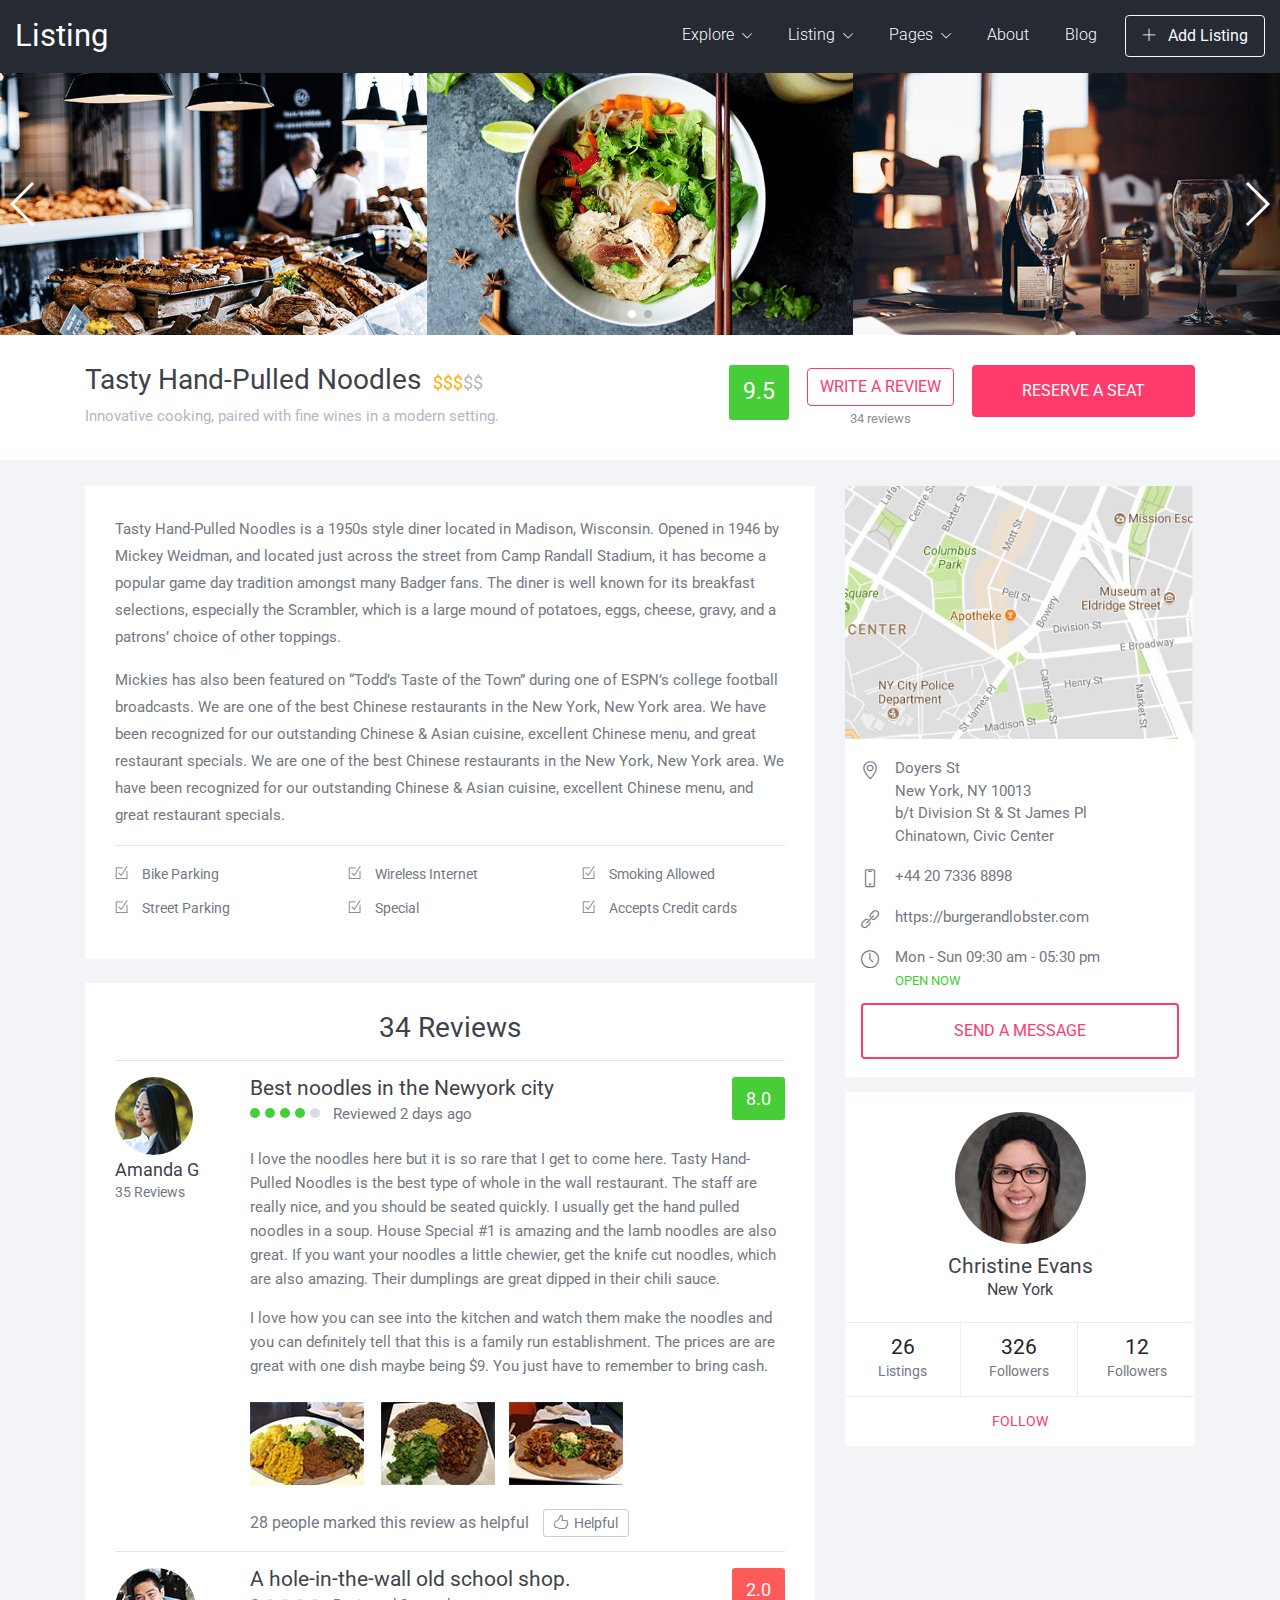
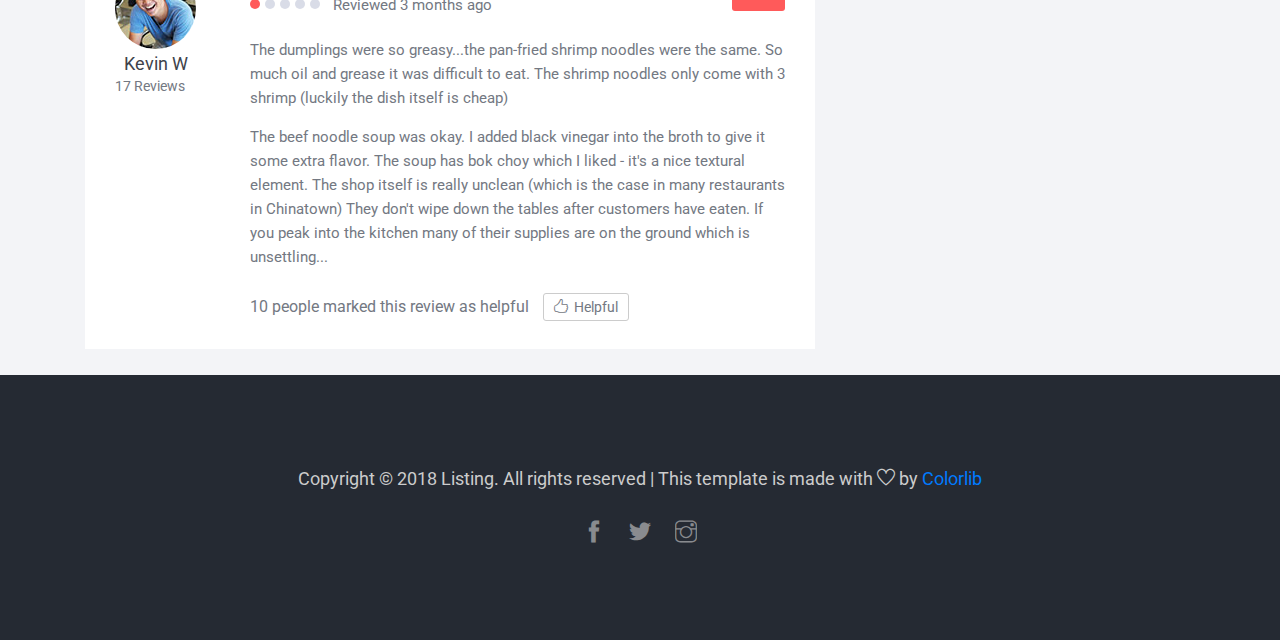
==== detail.html @ e1339107 "REAL WORK" ====
<!DOCTYPE html>
<html lang="en">

<head>
    <!-- Required meta tags -->
    <meta charset="utf-8">
    <meta http-equiv="X-UA-Compatible" content="IE=edge">
    <meta name="viewport" content="width=device-width, initial-scale=1, shrink-to-fit=no">
    <meta name="author" content="Colorlib">
    <meta name="description" content="#">
    <meta name="keywords" content="#">
    <!-- Favicons -->
    <link rel="shortcut icon" href="#">
    <!-- Page Title -->
    <title>Listing &amp; Directory Website Template</title>
    <!-- Bootstrap CSS -->
    <link rel="stylesheet" href="css/bootstrap.min.css">
    <!-- Google Fonts -->
    <link href="https://fonts.googleapis.com/css?family=Roboto:300,400,400i,500,700,900" rel="stylesheet">
    <!-- Simple line Icon -->
    <link rel="stylesheet" href="css/simple-line-icons.css">
    <!-- Themify Icon -->
    <link rel="stylesheet" href="css/themify-icons.css">
    <!-- Hover Effects -->
    <link rel="stylesheet" href="css/set1.css">
    <!-- Swipper Slider -->
    <link rel="stylesheet" href="css/swiper.min.css">
    <!-- Magnific Popup CSS -->
    <link rel="stylesheet" href="css/magnific-popup.css">
    <!-- Main CSS -->
    <link rel="stylesheet" href="css/style.css">
</head>

<body>
    <!--============================= HEADER =============================-->
    <div class="dark-bg sticky-top">
        <div class="container-fluid">
            <div class="row">
                <div class="col-md-12">
                    <nav class="navbar navbar-expand-lg navbar-light">
                        <a class="navbar-brand" href="index.html">Listing</a>
                        <button class="navbar-toggler" type="button" data-toggle="collapse" data-target="#navbarNavDropdown" aria-controls="navbarNavDropdown" aria-expanded="false" aria-label="Toggle navigation">
              <span class="icon-menu"></span>
            </button>
                        <div class="collapse navbar-collapse justify-content-end" id="navbarNavDropdown">
                            <ul class="navbar-nav">
                                <li class="nav-item dropdown">
                                    <a class="nav-link" href="#" id="navbarDropdownMenuLink" data-toggle="dropdown" aria-haspopup="true" aria-expanded="false">
                   Explore
                   <span class="icon-arrow-down"></span>
                 </a>
                                    <div class="dropdown-menu" aria-labelledby="navbarDropdownMenuLink">
                                        <a class="dropdown-item" href="#">Action</a>
                                        <a class="dropdown-item" href="#">Another action</a>
                                        <a class="dropdown-item" href="#">Something else here</a>
                                    </div>
                                </li>
                                <li class="nav-item dropdown">
                                    <a class="nav-link" href="#" id="navbarDropdownMenuLink1" data-toggle="dropdown" aria-haspopup="true" aria-expanded="false">
                  Listing
                  <span class="icon-arrow-down"></span>
                </a>
                                    <div class="dropdown-menu" aria-labelledby="navbarDropdownMenuLink">
                                        <a class="dropdown-item" href="#">Action</a>
                                        <a class="dropdown-item" href="#">Another action</a>
                                        <a class="dropdown-item" href="#">Something else here</a>
                                    </div>
                                </li>
                                <li class="nav-item dropdown">
                                    <a class="nav-link" href="#" id="navbarDropdownMenuLink2" data-toggle="dropdown" aria-haspopup="true" aria-expanded="false">
                  Pages
                  <span class="icon-arrow-down"></span>
                </a>
                                    <div class="dropdown-menu" aria-labelledby="navbarDropdownMenuLink">
                                        <a class="dropdown-item" href="#">Action</a>
                                        <a class="dropdown-item" href="#">Another action</a>
                                        <a class="dropdown-item" href="#">Something else here</a>
                                    </div>
                                </li>
                                <li class="nav-item active">
                                    <a class="nav-link" href="#">About</a>
                                </li>
                                <li class="nav-item">
                                    <a class="nav-link" href="#">Blog</a>
                                </li>
                                <li><a href="#" class="btn btn-outline-light top-btn"><span class="ti-plus"></span> Add Listing</a></li>
                            </ul>
                        </div>
                    </nav>
                </div>
            </div>
        </div>
    </div>
    <!--//END HEADER -->
    <!--============================= BOOKING =============================-->
    <div>
        <!-- Swiper -->
        <div class="swiper-container">
            <div class="swiper-wrapper">

                <div class="swiper-slide">
                    <a href="images/reserve-slide2.jpg" class="grid image-link">
                        <img src="images/reserve-slide2.jpg" class="img-fluid" alt="#">
                    </a>
                </div>
                <div class="swiper-slide">
                    <a href="images/reserve-slide1.jpg" class="grid image-link">
                        <img src="images/reserve-slide1.jpg" class="img-fluid" alt="#">
                    </a>
                </div>
                <div class="swiper-slide">
                    <a href="images/reserve-slide3.jpg" class="grid image-link">
                        <img src="images/reserve-slide3.jpg" class="img-fluid" alt="#">
                    </a>
                </div>
                <div class="swiper-slide">
                    <a href="images/reserve-slide1.jpg" class="grid image-link">
                        <img src="images/reserve-slide1.jpg" class="img-fluid" alt="#">
                    </a>
                </div>
                <div class="swiper-slide">
                    <a href="images/reserve-slide2.jpg" class="grid image-link">
                        <img src="images/reserve-slide2.jpg" class="img-fluid" alt="#">
                    </a>
                </div>
                <div class="swiper-slide">
                    <a href="images/reserve-slide3.jpg" class="grid image-link">
                        <img src="images/reserve-slide3.jpg" class="img-fluid" alt="#">
                    </a>
                </div>
            </div>
            <!-- Add Pagination -->
            <div class="swiper-pagination swiper-pagination-white"></div>
            <!-- Add Arrows -->
            <div class="swiper-button-next swiper-button-white"></div>
            <div class="swiper-button-prev swiper-button-white"></div>
        </div>
    </div>
    <!--//END BOOKING -->
    <!--============================= RESERVE A SEAT =============================-->
    <section class="reserve-block">
        <div class="container">
            <div class="row">
                <div class="col-md-6">
                    <h5>Tasty Hand-Pulled Noodles</h5>
                    <p><span>$$$</span>$$</p>
                    <p class="reserve-description">Innovative cooking, paired with fine wines in a modern setting.</p>
                </div>
                <div class="col-md-6">
                    <div class="reserve-seat-block">
                        <div class="reserve-rating">
                            <span>9.5</span>
                        </div>
                        <div class="review-btn">
                            <a href="#" class="btn btn-outline-danger">WRITE A REVIEW</a>
                            <span>34 reviews</span>
                        </div>
                        <div class="reserve-btn">
                            <div class="featured-btn-wrap">
                                <a href="#" class="btn btn-danger">RESERVE A SEAT</a>
                            </div>
                        </div>
                    </div>
                </div>
            </div>
        </div>
    </section>
    <!--//END RESERVE A SEAT -->
    <!--============================= BOOKING DETAILS =============================-->
    <section class="light-bg booking-details_wrap">
        <div class="container">
            <div class="row">
                <div class="col-md-8 responsive-wrap">
                    <div class="booking-checkbox_wrap">
                        <div class="booking-checkbox">
                            <p>Tasty Hand-Pulled Noodles is a 1950s style diner located in Madison, Wisconsin. Opened in 1946 by Mickey Weidman, and located just across the street from Camp Randall Stadium, it has become a popular game day tradition amongst
                                many Badger fans. The diner is well known for its breakfast selections, especially the Scrambler, which is a large mound of potatoes, eggs, cheese, gravy, and a patrons’ choice of other toppings.</p>
                            <p>Mickies has also been featured on “Todd’s Taste of the Town” during one of ESPN’s college football broadcasts. We are one of the best Chinese restaurants in the New York, New York area. We have been recognized for our outstanding
                                Chinese & Asian cuisine, excellent Chinese menu, and great restaurant specials. We are one of the best Chinese restaurants in the New York, New York area. We have been recognized for our outstanding Chinese & Asian cuisine,
                                excellent Chinese menu, and great restaurant specials.</p>
                            <hr>
                        </div>
                        <div class="row">
                            <div class="col-md-4">
                                <label class="custom-checkbox">
                        <span class="ti-check-box"></span>
                        <span class="custom-control-description">Bike Parking</span>
                      </label> </div>
                            <div class="col-md-4">
                                <label class="custom-checkbox">
                       <span class="ti-check-box"></span>
                       <span class="custom-control-description">Wireless Internet  </span>
                     </label>
                            </div>
                            <div class="col-md-4">
                                <label class="custom-checkbox">
                     <span class="ti-check-box"></span>
                     <span class="custom-control-description">Smoking Allowed  </span>
                   </label> </div>
                            <div class="col-md-4">
                                <label class="custom-checkbox">
                    <span class="ti-check-box"></span>
                    <span class="custom-control-description">Street Parking</span>
                  </label>
                            </div>
                            <div class="col-md-4">
                                <label class="custom-checkbox">
                   <span class="ti-check-box"></span>
                   <span class="custom-control-description">Special</span>
                 </label> </div>
                            <div class="col-md-4">
                                <label class="custom-checkbox">
                  <span class="ti-check-box"></span>
                  <span class="custom-control-description">Accepts Credit cards</span>
                </label>
                            </div>
                        </div>
                    </div>
                    <div class="booking-checkbox_wrap mt-4">
                        <h5>34 Reviews</h5>
                        <hr>
                        <div class="customer-review_wrap">
                            <div class="customer-img">
                                <img src="images/customer-img1.jpg" class="img-fluid" alt="#">
                                <p>Amanda G</p>
                                <span>35 Reviews</span>
                            </div>
                            <div class="customer-content-wrap">
                                <div class="customer-content">
                                    <div class="customer-review">
                                        <h6>Best noodles in the Newyork city</h6>
                                        <span></span>
                                        <span></span>
                                        <span></span>
                                        <span></span>
                                        <span class="round-icon-blank"></span>
                                        <p>Reviewed 2 days ago</p>
                                    </div>
                                    <div class="customer-rating">8.0</div>
                                </div>
                                <p class="customer-text">I love the noodles here but it is so rare that I get to come here. Tasty Hand-Pulled Noodles is the best type of whole in the wall restaurant. The staff are really nice, and you should be seated quickly. I usually get the
                                    hand pulled noodles in a soup. House Special #1 is amazing and the lamb noodles are also great. If you want your noodles a little chewier, get the knife cut noodles, which are also amazing. Their dumplings are great
                                    dipped in their chili sauce.
                                </p>
                                <p class="customer-text">I love how you can see into the kitchen and watch them make the noodles and you can definitely tell that this is a family run establishment. The prices are are great with one dish maybe being $9. You just have to remember
                                    to bring cash.
                                </p>
                                <ul>
                                    <li><img src="images/review-img1.jpg" class="img-fluid" alt="#"></li>
                                    <li><img src="images/review-img2.jpg" class="img-fluid" alt="#"></li>
                                    <li><img src="images/review-img3.jpg" class="img-fluid" alt="#"></li>
                                </ul>
                                <span>28 people marked this review as helpful</span>
                                <a href="#"><span class="icon-like"></span>Helpful</a>
                            </div>
                        </div>
                        <hr>
                        <div class="customer-review_wrap">
                            <div class="customer-img">
                                <img src="images/customer-img2.jpg" class="img-fluid" alt="#">
                                <p>Kevin W</p>
                                <span>17 Reviews</span>
                            </div>
                            <div class="customer-content-wrap">
                                <div class="customer-content">
                                    <div class="customer-review">
                                        <h6>A hole-in-the-wall old school shop.</h6>
                                        <span class="customer-rating-red"></span>
                                        <span class="round-icon-blank"></span>
                                        <span class="round-icon-blank"></span>
                                        <span class="round-icon-blank"></span>
                                        <span class="round-icon-blank"></span>
                                        <p>Reviewed 3 months ago</p>
                                    </div>
                                    <div class="customer-rating customer-rating-red">2.0</div>
                                </div>
                                <p class="customer-text">The dumplings were so greasy...the pan-fried shrimp noodles were the same. So much oil and grease it was difficult to eat. The shrimp noodles only come with 3 shrimp (luckily the dish itself is cheap) </p>
                                <p class="customer-text">The beef noodle soup was okay. I added black vinegar into the broth to give it some extra flavor. The soup has bok choy which I liked - it's a nice textural element. The shop itself is really unclean (which is the case
                                    in many restaurants in Chinatown) They don't wipe down the tables after customers have eaten. If you peak into the kitchen many of their supplies are on the ground which is unsettling... </p>
                                <span>10 people marked this review as helpful</span>
                                <a href="#"><span class="icon-like"></span>Helpful</a>
                            </div>
                        </div>
                    </div>
                </div>
                <div class="col-md-4 responsive-wrap">
                    <div class="contact-info">
                        <img src="images/map.jpg" class="img-fluid" alt="#">
                        <div class="address">
                            <span class="icon-location-pin"></span>
                            <p> Doyers St<br> New York, NY 10013<br> b/t Division St & St James Pl <br> Chinatown, Civic Center</p>
                        </div>
                        <div class="address">
                            <span class="icon-screen-smartphone"></span>
                            <p> +44 20 7336 8898</p>
                        </div>
                        <div class="address">
                            <span class="icon-link"></span>
                            <p>https://burgerandlobster.com</p>
                        </div>
                        <div class="address">
                            <span class="icon-clock"></span>
                            <p>Mon - Sun 09:30 am - 05:30 pm <br>
                                <span class="open-now">OPEN NOW</span></p>
                        </div>
                        <a href="#" class="btn btn-outline-danger btn-contact">SEND A MESSAGE</a>
                    </div>
                    <div class="follow">
                        <div class="follow-img">
                            <img src="images/follow-img.jpg" class="img-fluid" alt="#">
                            <h6>Christine Evans</h6>
                            <span>New York</span>
                        </div>
                        <ul class="social-counts">
                            <li>
                                <h6>26</h6>
                                <span>Listings</span>
                            </li>
                            <li>
                                <h6>326</h6>
                                <span>Followers</span>
                            </li>
                            <li>
                                <h6>12</h6>
                                <span>Followers</span>
                            </li>
                        </ul>
                        <a href="#">FOLLOW</a>
                    </div>
                </div>
            </div>
        </div>
    </section>
    <!--//END BOOKING DETAILS -->
    <!--============================= FOOTER =============================-->
    <footer class="main-block dark-bg">
        <div class="container">
            <div class="row">
                <div class="col-md-12">
                    <div class="copyright">
                        <!-- Link back to Colorlib can't be removed. Template is licensed under CC BY 3.0. -->
                        <p>Copyright &copy; 2018 Listing. All rights reserved | This template is made with <i class="ti-heart" aria-hidden="true"></i> by <a href="https://colorlib.com" target="_blank">Colorlib</a></p>
                        <!-- Link back to Colorlib can't be removed. Template is licensed under CC BY 3.0. -->
                        <ul>
                            <li><a href="#"><span class="ti-facebook"></span></a></li>
                            <li><a href="#"><span class="ti-twitter-alt"></span></a></li>
                            <li><a href="#"><span class="ti-instagram"></span></a></li>
                        </ul>
                    </div>
                </div>
            </div>
        </div>
    </footer>
    <!--//END FOOTER -->




    <!-- jQuery, Bootstrap JS. -->
    <!-- jQuery first, then Popper.js, then Bootstrap JS -->
    <script src="js/jquery-3.2.1.min.js"></script>
    <script src="js/popper.min.js"></script>
    <script src="js/bootstrap.min.js"></script>
    <!-- Magnific popup JS -->
    <script src="js/jquery.magnific-popup.js"></script>
    <!-- Swipper Slider JS -->
    <script src="js/swiper.min.js"></script>
    <script>
        var swiper = new Swiper('.swiper-container', {
            slidesPerView: 3,
            slidesPerGroup: 3,
            loop: true,
            loopFillGroupWithBlank: true,
            pagination: {
                el: '.swiper-pagination',
                clickable: true,
            },
            navigation: {
                nextEl: '.swiper-button-next',
                prevEl: '.swiper-button-prev',
            },
        });
    </script>
    <script>
        if ($('.image-link').length) {
            $('.image-link').magnificPopup({
                type: 'image',
                gallery: {
                    enabled: true
                }
            });
        }
        if ($('.image-link2').length) {
            $('.image-link2').magnificPopup({
                type: 'image',
                gallery: {
                    enabled: true
                }
            });
        }
    </script>
</body>

</html>
---- css/simple-line-icons.css ----
@font-face {
  font-family: 'simple-line-icons';
  src: url('../fonts/Simple-Line-Icons.eot?v=2.4.0');
  src: url('../fonts/Simple-Line-Icons.eot?v=2.4.0#iefix') format('embedded-opentype'), url('../fonts/Simple-Line-Icons.woff2?v=2.4.0') format('woff2'), url('../fonts/Simple-Line-Icons.ttf?v=2.4.0') format('truetype'), url('../fonts/Simple-Line-Icons.woff?v=2.4.0') format('woff'), url('../fonts/Simple-Line-Icons.svg?v=2.4.0#simple-line-icons') format('svg');
  font-weight: normal;
  font-style: normal;
}
/*
 Use the following CSS code if you want to have a class per icon.
 Instead of a list of all class selectors, you can use the generic [class*="icon-"] selector, but it's slower:
*/
.icon-user,
.icon-people,
.icon-user-female,
.icon-user-follow,
.icon-user-following,
.icon-user-unfollow,
.icon-login,
.icon-logout,
.icon-emotsmile,
.icon-phone,
.icon-call-end,
.icon-call-in,
.icon-call-out,
.icon-map,
.icon-location-pin,
.icon-direction,
.icon-directions,
.icon-compass,
.icon-layers,
.icon-menu,
.icon-list,
.icon-options-vertical,
.icon-options,
.icon-arrow-down,
.icon-arrow-left,
.icon-arrow-right,
.icon-arrow-up,
.icon-arrow-up-circle,
.icon-arrow-left-circle,
.icon-arrow-right-circle,
.icon-arrow-down-circle,
.icon-check,
.icon-clock,
.icon-plus,
.icon-minus,
.icon-close,
.icon-event,
.icon-exclamation,
.icon-organization,
.icon-trophy,
.icon-screen-smartphone,
.icon-screen-desktop,
.icon-plane,
.icon-notebook,
.icon-mustache,
.icon-mouse,
.icon-magnet,
.icon-energy,
.icon-disc,
.icon-cursor,
.icon-cursor-move,
.icon-crop,
.icon-chemistry,
.icon-speedometer,
.icon-shield,
.icon-screen-tablet,
.icon-magic-wand,
.icon-hourglass,
.icon-graduation,
.icon-ghost,
.icon-game-controller,
.icon-fire,
.icon-eyeglass,
.icon-envelope-open,
.icon-envelope-letter,
.icon-bell,
.icon-badge,
.icon-anchor,
.icon-wallet,
.icon-vector,
.icon-speech,
.icon-puzzle,
.icon-printer,
.icon-present,
.icon-playlist,
.icon-pin,
.icon-picture,
.icon-handbag,
.icon-globe-alt,
.icon-globe,
.icon-folder-alt,
.icon-folder,
.icon-film,
.icon-feed,
.icon-drop,
.icon-drawer,
.icon-docs,
.icon-doc,
.icon-diamond,
.icon-cup,
.icon-calculator,
.icon-bubbles,
.icon-briefcase,
.icon-book-open,
.icon-basket-loaded,
.icon-basket,
.icon-bag,
.icon-action-undo,
.icon-action-redo,
.icon-wrench,
.icon-umbrella,
.icon-trash,
.icon-tag,
.icon-support,
.icon-frame,
.icon-size-fullscreen,
.icon-size-actual,
.icon-shuffle,
.icon-share-alt,
.icon-share,
.icon-rocket,
.icon-question,
.icon-pie-chart,
.icon-pencil,
.icon-note,
.icon-loop,
.icon-home,
.icon-grid,
.icon-graph,
.icon-microphone,
.icon-music-tone-alt,
.icon-music-tone,
.icon-earphones-alt,
.icon-earphones,
.icon-equalizer,
.icon-like,
.icon-dislike,
.icon-control-start,
.icon-control-rewind,
.icon-control-play,
.icon-control-pause,
.icon-control-forward,
.icon-control-end,
.icon-volume-1,
.icon-volume-2,
.icon-volume-off,
.icon-calendar,
.icon-bulb,
.icon-chart,
.icon-ban,
.icon-bubble,
.icon-camrecorder,
.icon-camera,
.icon-cloud-download,
.icon-cloud-upload,
.icon-envelope,
.icon-eye,
.icon-flag,
.icon-heart,
.icon-info,
.icon-key,
.icon-link,
.icon-lock,
.icon-lock-open,
.icon-magnifier,
.icon-magnifier-add,
.icon-magnifier-remove,
.icon-paper-clip,
.icon-paper-plane,
.icon-power,
.icon-refresh,
.icon-reload,
.icon-settings,
.icon-star,
.icon-symbol-female,
.icon-symbol-male,
.icon-target,
.icon-credit-card,
.icon-paypal,
.icon-social-tumblr,
.icon-social-twitter,
.icon-social-facebook,
.icon-social-instagram,
.icon-social-linkedin,
.icon-social-pinterest,
.icon-social-github,
.icon-social-google,
.icon-social-reddit,
.icon-social-skype,
.icon-social-dribbble,
.icon-social-behance,
.icon-social-foursqare,
.icon-social-soundcloud,
.icon-social-spotify,
.icon-social-stumbleupon,
.icon-social-youtube,
.icon-social-dropbox,
.icon-social-vkontakte,
.icon-social-steam {
  font-family: 'simple-line-icons';
  speak: none;
  font-style: normal;
  font-weight: normal;
  font-variant: normal;
  text-transform: none;
  line-height: 1;
  /* Better Font Rendering =========== */
  -webkit-font-smoothing: antialiased;
  -moz-osx-font-smoothing: grayscale;
}
.icon-user:before {
  content: "\e005";
}
.icon-people:before {
  content: "\e001";
}
.icon-user-female:before {
  content: "\e000";
}
.icon-user-follow:before {
  content: "\e002";
}
.icon-user-following:before {
  content: "\e003";
}
.icon-user-unfollow:before {
  content: "\e004";
}
.icon-login:before {
  content: "\e066";
}
.icon-logout:before {
  content: "\e065";
}
.icon-emotsmile:before {
  content: "\e021";
}
.icon-phone:before {
  content: "\e600";
}
.icon-call-end:before {
  content: "\e048";
}
.icon-call-in:before {
  content: "\e047";
}
.icon-call-out:before {
  content: "\e046";
}
.icon-map:before {
  content: "\e033";
}
.icon-location-pin:before {
  content: "\e096";
}
.icon-direction:before {
  content: "\e042";
}
.icon-directions:before {
  content: "\e041";
}
.icon-compass:before {
  content: "\e045";
}
.icon-layers:before {
  content: "\e034";
}
.icon-menu:before {
  content: "\e601";
}
.icon-list:before {
  content: "\e067";
}
.icon-options-vertical:before {
  content: "\e602";
}
.icon-options:before {
  content: "\e603";
}
.icon-arrow-down:before {
  content: "\e604";
}
.icon-arrow-left:before {
  content: "\e605";
}
.icon-arrow-right:before {
  content: "\e606";
}
.icon-arrow-up:before {
  content: "\e607";
}
.icon-arrow-up-circle:before {
  content: "\e078";
}
.icon-arrow-left-circle:before {
  content: "\e07a";
}
.icon-arrow-right-circle:before {
  content: "\e079";
}
.icon-arrow-down-circle:before {
  content: "\e07b";
}
.icon-check:before {
  content: "\e080";
}
.icon-clock:before {
  content: "\e081";
}
.icon-plus:before {
  content: "\e095";
}
.icon-minus:before {
  content: "\e615";
}
.icon-close:before {
  content: "\e082";
}
.icon-event:before {
  content: "\e619";
}
.icon-exclamation:before {
  content: "\e617";
}
.icon-organization:before {
  content: "\e616";
}
.icon-trophy:before {
  content: "\e006";
}
.icon-screen-smartphone:before {
  content: "\e010";
}
.icon-screen-desktop:before {
  content: "\e011";
}
.icon-plane:before {
  content: "\e012";
}
.icon-notebook:before {
  content: "\e013";
}
.icon-mustache:before {
  content: "\e014";
}
.icon-mouse:before {
  content: "\e015";
}
.icon-magnet:before {
  content: "\e016";
}
.icon-energy:before {
  content: "\e020";
}
.icon-disc:before {
  content: "\e022";
}
.icon-cursor:before {
  content: "\e06e";
}
.icon-cursor-move:before {
  content: "\e023";
}
.icon-crop:before {
  content: "\e024";
}
.icon-chemistry:before {
  content: "\e026";
}
.icon-speedometer:before {
  content: "\e007";
}
.icon-shield:before {
  content: "\e00e";
}
.icon-screen-tablet:before {
  content: "\e00f";
}
.icon-magic-wand:before {
  content: "\e017";
}
.icon-hourglass:before {
  content: "\e018";
}
.icon-graduation:before {
  content: "\e019";
}
.icon-ghost:before {
  content: "\e01a";
}
.icon-game-controller:before {
  content: "\e01b";
}
.icon-fire:before {
  content: "\e01c";
}
.icon-eyeglass:before {
  content: "\e01d";
}
.icon-envelope-open:before {
  content: "\e01e";
}
.icon-envelope-letter:before {
  content: "\e01f";
}
.icon-bell:before {
  content: "\e027";
}
.icon-badge:before {
  content: "\e028";
}
.icon-anchor:before {
  content: "\e029";
}
.icon-wallet:before {
  content: "\e02a";
}
.icon-vector:before {
  content: "\e02b";
}
.icon-speech:before {
  content: "\e02c";
}
.icon-puzzle:before {
  content: "\e02d";
}
.icon-printer:before {
  content: "\e02e";
}
.icon-present:before {
  content: "\e02f";
}
.icon-playlist:before {
  content: "\e030";
}
.icon-pin:before {
  content: "\e031";
}
.icon-picture:before {
  content: "\e032";
}
.icon-handbag:before {
  content: "\e035";
}
.icon-globe-alt:before {
  content: "\e036";
}
.icon-globe:before {
  content: "\e037";
}
.icon-folder-alt:before {
  content: "\e039";
}
.icon-folder:before {
  content: "\e089";
}
.icon-film:before {
  content: "\e03a";
}
.icon-feed:before {
  content: "\e03b";
}
.icon-drop:before {
  content: "\e03e";
}
.icon-drawer:before {
  content: "\e03f";
}
.icon-docs:before {
  content: "\e040";
}
.icon-doc:before {
  content: "\e085";
}
.icon-diamond:before {
  content: "\e043";
}
.icon-cup:before {
  content: "\e044";
}
.icon-calculator:before {
  content: "\e049";
}
.icon-bubbles:before {
  content: "\e04a";
}
.icon-briefcase:before {
  content: "\e04b";
}
.icon-book-open:before {
  content: "\e04c";
}
.icon-basket-loaded:before {
  content: "\e04d";
}
.icon-basket:before {
  content: "\e04e";
}
.icon-bag:before {
  content: "\e04f";
}
.icon-action-undo:before {
  content: "\e050";
}
.icon-action-redo:before {
  content: "\e051";
}
.icon-wrench:before {
  content: "\e052";
}
.icon-umbrella:before {
  content: "\e053";
}
.icon-trash:before {
  content: "\e054";
}
.icon-tag:before {
  content: "\e055";
}
.icon-support:before {
  content: "\e056";
}
.icon-frame:before {
  content: "\e038";
}
.icon-size-fullscreen:before {
  content: "\e057";
}
.icon-size-actual:before {
  content: "\e058";
}
.icon-shuffle:before {
  content: "\e059";
}
.icon-share-alt:before {
  content: "\e05a";
}
.icon-share:before {
  content: "\e05b";
}
.icon-rocket:before {
  content: "\e05c";
}
.icon-question:before {
  content: "\e05d";
}
.icon-pie-chart:before {
  content: "\e05e";
}
.icon-pencil:before {
  content: "\e05f";
}
.icon-note:before {
  content: "\e060";
}
.icon-loop:before {
  content: "\e064";
}
.icon-home:before {
  content: "\e069";
}
.icon-grid:before {
  content: "\e06a";
}
.icon-graph:before {
  content: "\e06b";
}
.icon-microphone:before {
  content: "\e063";
}
.icon-music-tone-alt:before {
  content: "\e061";
}
.icon-music-tone:before {
  content: "\e062";
}
.icon-earphones-alt:before {
  content: "\e03c";
}
.icon-earphones:before {
  content: "\e03d";
}
.icon-equalizer:before {
  content: "\e06c";
}
.icon-like:before {
  content: "\e068";
}
.icon-dislike:before {
  content: "\e06d";
}
.icon-control-start:before {
  content: "\e06f";
}
.icon-control-rewind:before {
  content: "\e070";
}
.icon-control-play:before {
  content: "\e071";
}
.icon-control-pause:before {
  content: "\e072";
}
.icon-control-forward:before {
  content: "\e073";
}
.icon-control-end:before {
  content: "\e074";
}
.icon-volume-1:before {
  content: "\e09f";
}
.icon-volume-2:before {
  content: "\e0a0";
}
.icon-volume-off:before {
  content: "\e0a1";
}
.icon-calendar:before {
  content: "\e075";
}
.icon-bulb:before {
  content: "\e076";
}
.icon-chart:before {
  content: "\e077";
}
.icon-ban:before {
  content: "\e07c";
}
.icon-bubble:before {
  content: "\e07d";
}
.icon-camrecorder:before {
  content: "\e07e";
}
.icon-camera:before {
  content: "\e07f";
}
.icon-cloud-download:before {
  content: "\e083";
}
.icon-cloud-upload:before {
  content: "\e084";
}
.icon-envelope:before {
  content: "\e086";
}
.icon-eye:before {
  content: "\e087";
}
.icon-flag:before {
  content: "\e088";
}
.icon-heart:before {
  content: "\e08a";
}
.icon-info:before {
  content: "\e08b";
}
.icon-key:before {
  content: "\e08c";
}
.icon-link:before {
  content: "\e08d";
}
.icon-lock:before {
  content: "\e08e";
}
.icon-lock-open:before {
  content: "\e08f";
}
.icon-magnifier:before {
  content: "\e090";
}
.icon-magnifier-add:before {
  content: "\e091";
}
.icon-magnifier-remove:before {
  content: "\e092";
}
.icon-paper-clip:before {
  content: "\e093";
}
.icon-paper-plane:before {
  content: "\e094";
}
.icon-power:before {
  content: "\e097";
}
.icon-refresh:before {
  content: "\e098";
}
.icon-reload:before {
  content: "\e099";
}
.icon-settings:before {
  content: "\e09a";
}
.icon-star:before {
  content: "\e09b";
}
.icon-symbol-female:before {
  content: "\e09c";
}
.icon-symbol-male:before {
  content: "\e09d";
}
.icon-target:before {
  content: "\e09e";
}
.icon-credit-card:before {
  content: "\e025";
}
.icon-paypal:before {
  content: "\e608";
}
.icon-social-tumblr:before {
  content: "\e00a";
}
.icon-social-twitter:before {
  content: "\e009";
}
.icon-social-facebook:before {
  content: "\e00b";
}
.icon-social-instagram:before {
  content: "\e609";
}
.icon-social-linkedin:before {
  content: "\e60a";
}
.icon-social-pinterest:before {
  content: "\e60b";
}
.icon-social-github:before {
  content: "\e60c";
}
.icon-social-google:before {
  content: "\e60d";
}
.icon-social-reddit:before {
  content: "\e60e";
}
.icon-social-skype:before {
  content: "\e60f";
}
.icon-social-dribbble:before {
  content: "\e00d";
}
.icon-social-behance:before {
  content: "\e610";
}
.icon-social-foursqare:before {
  content: "\e611";
}
.icon-social-soundcloud:before {
  content: "\e612";
}
.icon-social-spotify:before {
  content: "\e613";
}
.icon-social-stumbleupon:before {
  content: "\e614";
}
.icon-social-youtube:before {
  content: "\e008";
}
.icon-social-dropbox:before {
  content: "\e00c";
}
.icon-social-vkontakte:before {
  content: "\e618";
}
.icon-social-steam:before {
  content: "\e620";
}
---- css/themify-icons.css ----
@font-face {
	font-family: 'themify';
	src:url('../fonts/themify.eot?-fvbane');
	src:url('../fonts/themify.eot?#iefix-fvbane') format('embedded-opentype'),
	url('../fonts/themify.woff?-fvbane') format('woff'),
	url('../fonts/themify.ttf?-fvbane') format('truetype'),
	url('../fonts/themify.svg?-fvbane#themify') format('svg');
	font-weight: normal;
	font-style: normal;
}

[class^="ti-"], [class*=" ti-"] {
	font-family: 'themify';
	speak: none;
	font-style: normal;
	font-weight: normal;
	font-variant: normal;
	text-transform: none;
	line-height: 1;

	/* Better Font Rendering =========== */
	-webkit-font-smoothing: antialiased;
	-moz-osx-font-smoothing: grayscale;
}

.ti-wand:before {
	content: "\e600";
}
.ti-volume:before {
	content: "\e601";
}
.ti-user:before {
	content: "\e602";
}
.ti-unlock:before {
	content: "\e603";
}
.ti-unlink:before {
	content: "\e604";
}
.ti-trash:before {
	content: "\e605";
}
.ti-thought:before {
	content: "\e606";
}
.ti-target:before {
	content: "\e607";
}
.ti-tag:before {
	content: "\e608";
}
.ti-tablet:before {
	content: "\e609";
}
.ti-star:before {
	content: "\e60a";
}
.ti-spray:before {
	content: "\e60b";
}
.ti-signal:before {
	content: "\e60c";
}
.ti-shopping-cart:before {
	content: "\e60d";
}
.ti-shopping-cart-full:before {
	content: "\e60e";
}
.ti-settings:before {
	content: "\e60f";
}
.ti-search:before {
	content: "\e610";
}
.ti-zoom-in:before {
	content: "\e611";
}
.ti-zoom-out:before {
	content: "\e612";
}
.ti-cut:before {
	content: "\e613";
}
.ti-ruler:before {
	content: "\e614";
}
.ti-ruler-pencil:before {
	content: "\e615";
}
.ti-ruler-alt:before {
	content: "\e616";
}
.ti-bookmark:before {
	content: "\e617";
}
.ti-bookmark-alt:before {
	content: "\e618";
}
.ti-reload:before {
	content: "\e619";
}
.ti-plus:before {
	content: "\e61a";
}
.ti-pin:before {
	content: "\e61b";
}
.ti-pencil:before {
	content: "\e61c";
}
.ti-pencil-alt:before {
	content: "\e61d";
}
.ti-paint-roller:before {
	content: "\e61e";
}
.ti-paint-bucket:before {
	content: "\e61f";
}
.ti-na:before {
	content: "\e620";
}
.ti-mobile:before {
	content: "\e621";
}
.ti-minus:before {
	content: "\e622";
}
.ti-medall:before {
	content: "\e623";
}
.ti-medall-alt:before {
	content: "\e624";
}
.ti-marker:before {
	content: "\e625";
}
.ti-marker-alt:before {
	content: "\e626";
}
.ti-arrow-up:before {
	content: "\e627";
}
.ti-arrow-right:before {
	content: "\e628";
}
.ti-arrow-left:before {
	content: "\e629";
}
.ti-arrow-down:before {
	content: "\e62a";
}
.ti-lock:before {
	content: "\e62b";
}
.ti-location-arrow:before {
	content: "\e62c";
}
.ti-link:before {
	content: "\e62d";
}
.ti-layout:before {
	content: "\e62e";
}
.ti-layers:before {
	content: "\e62f";
}
.ti-layers-alt:before {
	content: "\e630";
}
.ti-key:before {
	content: "\e631";
}
.ti-import:before {
	content: "\e632";
}
.ti-image:before {
	content: "\e633";
}
.ti-heart:before {
	content: "\e634";
}
.ti-heart-broken:before {
	content: "\e635";
}
.ti-hand-stop:before {
	content: "\e636";
}
.ti-hand-open:before {
	content: "\e637";
}
.ti-hand-drag:before {
	content: "\e638";
}
.ti-folder:before {
	content: "\e639";
}
.ti-flag:before {
	content: "\e63a";
}
.ti-flag-alt:before {
	content: "\e63b";
}
.ti-flag-alt-2:before {
	content: "\e63c";
}
.ti-eye:before {
	content: "\e63d";
}
.ti-export:before {
	content: "\e63e";
}
.ti-exchange-vertical:before {
	content: "\e63f";
}
.ti-desktop:before {
	content: "\e640";
}
.ti-cup:before {
	content: "\e641";
}
.ti-crown:before {
	content: "\e642";
}
.ti-comments:before {
	content: "\e643";
}
.ti-comment:before {
	content: "\e644";
}
.ti-comment-alt:before {
	content: "\e645";
}
.ti-close:before {
	content: "\e646";
}
.ti-clip:before {
	content: "\e647";
}
.ti-angle-up:before {
	content: "\e648";
}
.ti-angle-right:before {
	content: "\e649";
}
.ti-angle-left:before {
	content: "\e64a";
}
.ti-angle-down:before {
	content: "\e64b";
}
.ti-check:before {
	content: "\e64c";
}
.ti-check-box:before {
	content: "\e64d";
}
.ti-camera:before {
	content: "\e64e";
}
.ti-announcement:before {
	content: "\e64f";
}
.ti-brush:before {
	content: "\e650";
}
.ti-briefcase:before {
	content: "\e651";
}
.ti-bolt:before {
	content: "\e652";
}
.ti-bolt-alt:before {
	content: "\e653";
}
.ti-blackboard:before {
	content: "\e654";
}
.ti-bag:before {
	content: "\e655";
}
.ti-move:before {
	content: "\e656";
}
.ti-arrows-vertical:before {
	content: "\e657";
}
.ti-arrows-horizontal:before {
	content: "\e658";
}
.ti-fullscreen:before {
	content: "\e659";
}
.ti-arrow-top-right:before {
	content: "\e65a";
}
.ti-arrow-top-left:before {
	content: "\e65b";
}
.ti-arrow-circle-up:before {
	content: "\e65c";
}
.ti-arrow-circle-right:before {
	content: "\e65d";
}
.ti-arrow-circle-left:before {
	content: "\e65e";
}
.ti-arrow-circle-down:before {
	content: "\e65f";
}
.ti-angle-double-up:before {
	content: "\e660";
}
.ti-angle-double-right:before {
	content: "\e661";
}
.ti-angle-double-left:before {
	content: "\e662";
}
.ti-angle-double-down:before {
	content: "\e663";
}
.ti-zip:before {
	content: "\e664";
}
.ti-world:before {
	content: "\e665";
}
.ti-wheelchair:before {
	content: "\e666";
}
.ti-view-list:before {
	content: "\e667";
}
.ti-view-list-alt:before {
	content: "\e668";
}
.ti-view-grid:before {
	content: "\e669";
}
.ti-uppercase:before {
	content: "\e66a";
}
.ti-upload:before {
	content: "\e66b";
}
.ti-underline:before {
	content: "\e66c";
}
.ti-truck:before {
	content: "\e66d";
}
.ti-timer:before {
	content: "\e66e";
}
.ti-ticket:before {
	content: "\e66f";
}
.ti-thumb-up:before {
	content: "\e670";
}
.ti-thumb-down:before {
	content: "\e671";
}
.ti-text:before {
	content: "\e672";
}
.ti-stats-up:before {
	content: "\e673";
}
.ti-stats-down:before {
	content: "\e674";
}
.ti-split-v:before {
	content: "\e675";
}
.ti-split-h:before {
	content: "\e676";
}
.ti-smallcap:before {
	content: "\e677";
}
.ti-shine:before {
	content: "\e678";
}
.ti-shift-right:before {
	content: "\e679";
}
.ti-shift-left:before {
	content: "\e67a";
}
.ti-shield:before {
	content: "\e67b";
}
.ti-notepad:before {
	content: "\e67c";
}
.ti-server:before {
	content: "\e67d";
}
.ti-quote-right:before {
	content: "\e67e";
}
.ti-quote-left:before {
	content: "\e67f";
}
.ti-pulse:before {
	content: "\e680";
}
.ti-printer:before {
	content: "\e681";
}
.ti-power-off:before {
	content: "\e682";
}
.ti-plug:before {
	content: "\e683";
}
.ti-pie-chart:before {
	content: "\e684";
}
.ti-paragraph:before {
	content: "\e685";
}
.ti-panel:before {
	content: "\e686";
}
.ti-package:before {
	content: "\e687";
}
.ti-music:before {
	content: "\e688";
}
.ti-music-alt:before {
	content: "\e689";
}
.ti-mouse:before {
	content: "\e68a";
}
.ti-mouse-alt:before {
	content: "\e68b";
}
.ti-money:before {
	content: "\e68c";
}
.ti-microphone:before {
	content: "\e68d";
}
.ti-menu:before {
	content: "\e68e";
}
.ti-menu-alt:before {
	content: "\e68f";
}
.ti-map:before {
	content: "\e690";
}
.ti-map-alt:before {
	content: "\e691";
}
.ti-loop:before {
	content: "\e692";
}
.ti-location-pin:before {
	content: "\e693";
}
.ti-list:before {
	content: "\e694";
}
.ti-light-bulb:before {
	content: "\e695";
}
.ti-Italic:before {
	content: "\e696";
}
.ti-info:before {
	content: "\e697";
}
.ti-infinite:before {
	content: "\e698";
}
.ti-id-badge:before {
	content: "\e699";
}
.ti-hummer:before {
	content: "\e69a";
}
.ti-home:before {
	content: "\e69b";
}
.ti-help:before {
	content: "\e69c";
}
.ti-headphone:before {
	content: "\e69d";
}
.ti-harddrives:before {
	content: "\e69e";
}
.ti-harddrive:before {
	content: "\e69f";
}
.ti-gift:before {
	content: "\e6a0";
}
.ti-game:before {
	content: "\e6a1";
}
.ti-filter:before {
	content: "\e6a2";
}
.ti-files:before {
	content: "\e6a3";
}
.ti-file:before {
	content: "\e6a4";
}
.ti-eraser:before {
	content: "\e6a5";
}
.ti-envelope:before {
	content: "\e6a6";
}
.ti-download:before {
	content: "\e6a7";
}
.ti-direction:before {
	content: "\e6a8";
}
.ti-direction-alt:before {
	content: "\e6a9";
}
.ti-dashboard:before {
	content: "\e6aa";
}
.ti-control-stop:before {
	content: "\e6ab";
}
.ti-control-shuffle:before {
	content: "\e6ac";
}
.ti-control-play:before {
	content: "\e6ad";
}
.ti-control-pause:before {
	content: "\e6ae";
}
.ti-control-forward:before {
	content: "\e6af";
}
.ti-control-backward:before {
	content: "\e6b0";
}
.ti-cloud:before {
	content: "\e6b1";
}
.ti-cloud-up:before {
	content: "\e6b2";
}
.ti-cloud-down:before {
	content: "\e6b3";
}
.ti-clipboard:before {
	content: "\e6b4";
}
.ti-car:before {
	content: "\e6b5";
}
.ti-calendar:before {
	content: "\e6b6";
}
.ti-book:before {
	content: "\e6b7";
}
.ti-bell:before {
	content: "\e6b8";
}
.ti-basketball:before {
	content: "\e6b9";
}
.ti-bar-chart:before {
	content: "\e6ba";
}
.ti-bar-chart-alt:before {
	content: "\e6bb";
}
.ti-back-right:before {
	content: "\e6bc";
}
.ti-back-left:before {
	content: "\e6bd";
}
.ti-arrows-corner:before {
	content: "\e6be";
}
.ti-archive:before {
	content: "\e6bf";
}
.ti-anchor:before {
	content: "\e6c0";
}
.ti-align-right:before {
	content: "\e6c1";
}
.ti-align-left:before {
	content: "\e6c2";
}
.ti-align-justify:before {
	content: "\e6c3";
}
.ti-align-center:before {
	content: "\e6c4";
}
.ti-alert:before {
	content: "\e6c5";
}
.ti-alarm-clock:before {
	content: "\e6c6";
}
.ti-agenda:before {
	content: "\e6c7";
}
.ti-write:before {
	content: "\e6c8";
}
.ti-window:before {
	content: "\e6c9";
}
.ti-widgetized:before {
	content: "\e6ca";
}
.ti-widget:before {
	content: "\e6cb";
}
.ti-widget-alt:before {
	content: "\e6cc";
}
.ti-wallet:before {
	content: "\e6cd";
}
.ti-video-clapper:before {
	content: "\e6ce";
}
.ti-video-camera:before {
	content: "\e6cf";
}
.ti-vector:before {
	content: "\e6d0";
}
.ti-themify-logo:before {
	content: "\e6d1";
}
.ti-themify-favicon:before {
	content: "\e6d2";
}
.ti-themify-favicon-alt:before {
	content: "\e6d3";
}
.ti-support:before {
	content: "\e6d4";
}
.ti-stamp:before {
	content: "\e6d5";
}
.ti-split-v-alt:before {
	content: "\e6d6";
}
.ti-slice:before {
	content: "\e6d7";
}
.ti-shortcode:before {
	content: "\e6d8";
}
.ti-shift-right-alt:before {
	content: "\e6d9";
}
.ti-shift-left-alt:before {
	content: "\e6da";
}
.ti-ruler-alt-2:before {
	content: "\e6db";
}
.ti-receipt:before {
	content: "\e6dc";
}
.ti-pin2:before {
	content: "\e6dd";
}
.ti-pin-alt:before {
	content: "\e6de";
}
.ti-pencil-alt2:before {
	content: "\e6df";
}
.ti-palette:before {
	content: "\e6e0";
}
.ti-more:before {
	content: "\e6e1";
}
.ti-more-alt:before {
	content: "\e6e2";
}
.ti-microphone-alt:before {
	content: "\e6e3";
}
.ti-magnet:before {
	content: "\e6e4";
}
.ti-line-double:before {
	content: "\e6e5";
}
.ti-line-dotted:before {
	content: "\e6e6";
}
.ti-line-dashed:before {
	content: "\e6e7";
}
.ti-layout-width-full:before {
	content: "\e6e8";
}
.ti-layout-width-default:before {
	content: "\e6e9";
}
.ti-layout-width-default-alt:before {
	content: "\e6ea";
}
.ti-layout-tab:before {
	content: "\e6eb";
}
.ti-layout-tab-window:before {
	content: "\e6ec";
}
.ti-layout-tab-v:before {
	content: "\e6ed";
}
.ti-layout-tab-min:before {
	content: "\e6ee";
}
.ti-layout-slider:before {
	content: "\e6ef";
}
.ti-layout-slider-alt:before {
	content: "\e6f0";
}
.ti-layout-sidebar-right:before {
	content: "\e6f1";
}
.ti-layout-sidebar-none:before {
	content: "\e6f2";
}
.ti-layout-sidebar-left:before {
	content: "\e6f3";
}
.ti-layout-placeholder:before {
	content: "\e6f4";
}
.ti-layout-menu:before {
	content: "\e6f5";
}
.ti-layout-menu-v:before {
	content: "\e6f6";
}
.ti-layout-menu-separated:before {
	content: "\e6f7";
}
.ti-layout-menu-full:before {
	content: "\e6f8";
}
.ti-layout-media-right-alt:before {
	content: "\e6f9";
}
.ti-layout-media-right:before {
	content: "\e6fa";
}
.ti-layout-media-overlay:before {
	content: "\e6fb";
}
.ti-layout-media-overlay-alt:before {
	content: "\e6fc";
}
.ti-layout-media-overlay-alt-2:before {
	content: "\e6fd";
}
.ti-layout-media-left-alt:before {
	content: "\e6fe";
}
.ti-layout-media-left:before {
	content: "\e6ff";
}
.ti-layout-media-center-alt:before {
	content: "\e700";
}
.ti-layout-media-center:before {
	content: "\e701";
}
.ti-layout-list-thumb:before {
	content: "\e702";
}
.ti-layout-list-thumb-alt:before {
	content: "\e703";
}
.ti-layout-list-post:before {
	content: "\e704";
}
.ti-layout-list-large-image:before {
	content: "\e705";
}
.ti-layout-line-solid:before {
	content: "\e706";
}
.ti-layout-grid4:before {
	content: "\e707";
}
.ti-layout-grid3:before {
	content: "\e708";
}
.ti-layout-grid2:before {
	content: "\e709";
}
.ti-layout-grid2-thumb:before {
	content: "\e70a";
}
.ti-layout-cta-right:before {
	content: "\e70b";
}
.ti-layout-cta-left:before {
	content: "\e70c";
}
.ti-layout-cta-center:before {
	content: "\e70d";
}
.ti-layout-cta-btn-right:before {
	content: "\e70e";
}
.ti-layout-cta-btn-left:before {
	content: "\e70f";
}
.ti-layout-column4:before {
	content: "\e710";
}
.ti-layout-column3:before {
	content: "\e711";
}
.ti-layout-column2:before {
	content: "\e712";
}
.ti-layout-accordion-separated:before {
	content: "\e713";
}
.ti-layout-accordion-merged:before {
	content: "\e714";
}
.ti-layout-accordion-list:before {
	content: "\e715";
}
.ti-ink-pen:before {
	content: "\e716";
}
.ti-info-alt:before {
	content: "\e717";
}
.ti-help-alt:before {
	content: "\e718";
}
.ti-headphone-alt:before {
	content: "\e719";
}
.ti-hand-point-up:before {
	content: "\e71a";
}
.ti-hand-point-right:before {
	content: "\e71b";
}
.ti-hand-point-left:before {
	content: "\e71c";
}
.ti-hand-point-down:before {
	content: "\e71d";
}
.ti-gallery:before {
	content: "\e71e";
}
.ti-face-smile:before {
	content: "\e71f";
}
.ti-face-sad:before {
	content: "\e720";
}
.ti-credit-card:before {
	content: "\e721";
}
.ti-control-skip-forward:before {
	content: "\e722";
}
.ti-control-skip-backward:before {
	content: "\e723";
}
.ti-control-record:before {
	content: "\e724";
}
.ti-control-eject:before {
	content: "\e725";
}
.ti-comments-smiley:before {
	content: "\e726";
}
.ti-brush-alt:before {
	content: "\e727";
}
.ti-youtube:before {
	content: "\e728";
}
.ti-vimeo:before {
	content: "\e729";
}
.ti-twitter:before {
	content: "\e72a";
}
.ti-time:before {
	content: "\e72b";
}
.ti-tumblr:before {
	content: "\e72c";
}
.ti-skype:before {
	content: "\e72d";
}
.ti-share:before {
	content: "\e72e";
}
.ti-share-alt:before {
	content: "\e72f";
}
.ti-rocket:before {
	content: "\e730";
}
.ti-pinterest:before {
	content: "\e731";
}
.ti-new-window:before {
	content: "\e732";
}
.ti-microsoft:before {
	content: "\e733";
}
.ti-list-ol:before {
	content: "\e734";
}
.ti-linkedin:before {
	content: "\e735";
}
.ti-layout-sidebar-2:before {
	content: "\e736";
}
.ti-layout-grid4-alt:before {
	content: "\e737";
}
.ti-layout-grid3-alt:before {
	content: "\e738";
}
.ti-layout-grid2-alt:before {
	content: "\e739";
}
.ti-layout-column4-alt:before {
	content: "\e73a";
}
.ti-layout-column3-alt:before {
	content: "\e73b";
}
.ti-layout-column2-alt:before {
	content: "\e73c";
}
.ti-instagram:before {
	content: "\e73d";
}
.ti-google:before {
	content: "\e73e";
}
.ti-github:before {
	content: "\e73f";
}
.ti-flickr:before {
	content: "\e740";
}
.ti-facebook:before {
	content: "\e741";
}
.ti-dropbox:before {
	content: "\e742";
}
.ti-dribbble:before {
	content: "\e743";
}
.ti-apple:before {
	content: "\e744";
}
.ti-android:before {
	content: "\e745";
}
.ti-save:before {
	content: "\e746";
}
.ti-save-alt:before {
	content: "\e747";
}
.ti-yahoo:before {
	content: "\e748";
}
.ti-wordpress:before {
	content: "\e749";
}
.ti-vimeo-alt:before {
	content: "\e74a";
}
.ti-twitter-alt:before {
	content: "\e74b";
}
.ti-tumblr-alt:before {
	content: "\e74c";
}
.ti-trello:before {
	content: "\e74d";
}
.ti-stack-overflow:before {
	content: "\e74e";
}
.ti-soundcloud:before {
	content: "\e74f";
}
.ti-sharethis:before {
	content: "\e750";
}
.ti-sharethis-alt:before {
	content: "\e751";
}
.ti-reddit:before {
	content: "\e752";
}
.ti-pinterest-alt:before {
	content: "\e753";
}
.ti-microsoft-alt:before {
	content: "\e754";
}
.ti-linux:before {
	content: "\e755";
}
.ti-jsfiddle:before {
	content: "\e756";
}
.ti-joomla:before {
	content: "\e757";
}
.ti-html5:before {
	content: "\e758";
}
.ti-flickr-alt:before {
	content: "\e759";
}
.ti-email:before {
	content: "\e75a";
}
.ti-drupal:before {
	content: "\e75b";
}
.ti-dropbox-alt:before {
	content: "\e75c";
}
.ti-css3:before {
	content: "\e75d";
}
.ti-rss:before {
	content: "\e75e";
}
.ti-rss-alt:before {
	content: "\e75f";
}
---- css/set1.css ----
@font-face {
	font-weight: normal;
	font-style: normal;
	font-family: 'feathericons';
	src:url('../fonts/feathericons/feathericons.eot?-8is7zf');
	src:url('../fonts/feathericons/feathericons.eot?#iefix-8is7zf') format('embedded-opentype'),
	url('../fonts/feathericons/feathericons.woff?-8is7zf') format('woff'),
	url('../fonts/feathericons/feathericons.ttf?-8is7zf') format('truetype'),
	url('../fonts/feathericons/feathericons.svg?-8is7zf#feathericons') format('svg');
}

.grid {
	position: relative;
	margin: 0 auto;
	padding: 1em 0 4em;
	max-width: 1000px;
	list-style: none;
	text-align: center;
}

/* Common style */
.grid figure {
	position: relative;
	float: left;
	overflow: hidden;
	margin: 0;
	width: 100%;
	background: #3085a3;
	text-align: center;
	cursor: pointer;
}

.grid figure img {
	position: relative;
	display: block;
	min-height: 100%;
	width: 100%;
	opacity: 0.8;
}

.grid figure figcaption {
	padding: 2em;
	color: #fff;
	-webkit-backface-visibility: hidden;
	backface-visibility: hidden;
}
@media (max-width: 992px) {
	.grid figure figcaption {
		padding: 0.7em;
	}
}

.grid figure figcaption h5 {
	font-weight: 400;
	text-align: left;
}
@media (max-width: 992px) {
	.grid figure figcaption h5 {
		font-size: 22px;
	}
}

.grid figure figcaption::before,
.grid figure figcaption::after {
	pointer-events: none;
}

.grid figure figcaption,
.grid figure figcaption > a {
	position: absolute;
	bottom: 0;
	left: 0;
}

/* Anchor will cover the whole item by default */
/* For some effects it will show as a button */
.grid figure figcaption > a {
	z-index: 1000;
	text-indent: 200%;
	white-space: nowrap;
	font-size: 0;
	opacity: 0;
}

.grid figure h5 {
	word-spacing: -0.15em;
	font-weight: 300;
}

.grid figure h5 span {
	font-weight: 800;
}

.grid figure h5,
.grid figure p {
	margin: 0;
}

.grid figure p {
	letter-spacing: 1px;
	font-weight: 300;
	text-align: left;
	margin: 6px 0 0;
}

/* Individual effects */

/*---------------*/
/***** Ruby *****/
/*---------------*/

figure.effect-ruby {
	background-color: #000;
}

figure.effect-ruby img {
	-webkit-transition: opacity 0.35s, -webkit-transform 0.35s;
	transition: opacity 0.35s, transform 0.35s;
	-webkit-transform: scale(1.15);
	transform: scale(1.15);
}

figure.effect-ruby:hover img {
	opacity: 0.5;
	-webkit-transform: scale(1);
	transform: scale(1);
}

figure.effect-ruby h2 {
	margin-top: 20%;
	-webkit-transition: -webkit-transform 0.35s;
	transition: transform 0.35s;
	-webkit-transform: translate3d(0,20px,0);
	transform: translate3d(0,20px,0);
}

/*figure.effect-ruby p {
	margin: 1em 0 0;
	padding: 3em;
	border: 1px solid #fff;
	opacity: 0;
	-webkit-transition: opacity 0.35s, -webkit-transform 0.35s;
	transition: opacity 0.35s, transform 0.35s;
	-webkit-transform: translate3d(0,20px,0) scale(1.1);
	transform: translate3d(0,20px,0) scale(1.1);
	} */

	figure.effect-ruby:hover h2 {
		-webkit-transform: translate3d(0,0,0);
		transform: translate3d(0,0,0);
	}

/*figure.effect-ruby:hover p {
	opacity: 1;
	-webkit-transform: translate3d(0,0,0) scale(1);
	transform: translate3d(0,0,0) scale(1);
}*/
---- css/style.css ----
/*------------------------------------------------------------------
Theme Name: Listing & Directory Website Template
Version: 1.0
Author: Surjith S M
-------------------------------------------------------------------*/
/* ==============================================================
   GLOBAL STYLES
   ============================================================== */
body {
  font-family: 'Roboto', sans-serif; }

h1 {
  font-size: 72px;
  color: #fff;
  font-weight: 300; }
  @media (max-width: 1200px) {
    h1 {
      font-size: 52px; } }
  @media (max-width: 992px) {
    h1 {
      font-size: 40px; } }

h2 {
  font-size: 47px; }
  @media (max-width: 768px) {
    h2 {
      font-size: 34px; } }

h3 {
  font-size: 35px; }
  @media (max-width: 992px) {
    h3 {
      font-size: 30px; } }

h4 {
  font-size: 30px; }

h5 {
  font-size: 28px; }
  @media (max-width: 768px) {
    h5 {
      font-size: 22px; } }

h6 {
  font-size: 21px;
  font-weight: 400; }

p {
  font-size: 15px; }

.main-block {
  padding: 90px 0; }
  @media (max-width: 768px) {
    .main-block {
      padding: 45px 0; } }

.light-bg {
  background: #f3f4f7; }

.dark-bg {
  background: #252a33; }

/* ==============================================================
   HEADER
   ============================================================== */
.nav-menu {
  position: absolute;
  z-index: 1;
  top: 0;
  right: 0;
  left: 0;
  margin: 0 auto; }

.nav-menu-2 {
  position: inherit; }

.navbar {
  padding: .5rem 0; }

.navbar-brand {
  font-size: 31px; }

.navbar-light .navbar-brand {
  color: #fff; }
  .navbar-light .navbar-brand:hover {
    color: #fff; }

.navbar-light .navbar-nav .show > .nav-link {
  color: #fff; }

.navbar-light .navbar-nav .active > .nav-link {
  color: #fff; }

.navbar-light .navbar-nav .nav-link {
  font-size: 16px;
  font-weight: 300;
  color: #fff; }
  .navbar-light .navbar-nav .nav-link:hover, .navbar-light .navbar-nav .nav-link:focus {
    color: #fff;
    outline: none; }

.navbar-light .navbar-toggler {
  color: #fff;
  border-color: #fff; }

@media (max-width: 992px) {
  .navbar-nav {
    padding: 7px 20px; } }

.nav-item {
  margin: 0 20px 0 0; }
  .nav-item span {
    font-size: 10px;
    margin: 0 0 0 4px; }

.bg {
  width: 100%;
  height: 70px; }

.is-sticky {
  background: #252a33;
  opacity: 1; }

.transition {
  -webkit-transition: all 1s ease-in-out;
  -moz-transition: all 1s ease-in-out;
  -o-transition: all 1s ease-in-out;
  transition: all 1s ease-in-out; }

.fixed {
  border-bottom: 1px solid #636363;
  position: fixed;
  top: 0;
  left: 0;
  width: 100%;
  z-index: 1; }
  @media (max-width: 992px) {
    .fixed {
      border: none;
      background: #252a33; } }

.dropdown-menu {
  background: #030303; }

.dropdown-item {
  color: #aaaaaa;
  -webkit-transition: 0.3s;
  -o-transition: 0.3s;
  transition: 0.3s; }
  .dropdown-item:hover {
    color: #fff;
    background: none; }

.ti-plus {
  font-size: 14px;
  padding: 0 8px 0 0; }

.slider {
  background: url(../images/slider_.png) no-repeat;
  background-size: cover;
  min-height: 800px; }
  @media (max-width: 992px) {
    .slider {
      min-height: 700px; } }

.btn-outline-light {
  padding: 10px 16px; }
  @media (max-width: 992px) {
    .btn-outline-light {
      width: 25%; } }
  @media (max-width: 768px) {
    .btn-outline-light {
      width: 30%; } }
  @media (max-width: 576px) {
    .btn-outline-light {
      width: 40%; } }
  @media (max-width: 480px) {
    .btn-outline-light {
      width: 100%; } }
  .btn-outline-light:hover {
    color: #000; }

.slider-title_box {
  text-align: center; }

.slider-content_wrap h5 {
  color: #909090;
  font-weight: 400;
  margin: 24px 0; }

@media (max-width: 480px) {
  .form-wrap {
    margin: 0 !important; } }

.btn-group {
  width: 100%; }
  @media (max-width: 576px) {
    .btn-group {
      display: block; } }

.btn-group1 {
  padding: 24px;
  width: 40%;
  border-top-left-radius: 3px;
  border-bottom-left-radius: 3px;
  border: none; }
  @media (max-width: 576px) {
    .btn-group1 {
      width: 100%;
      border-radius: 3px;
      margin: 0 0 10px;
      padding: 17px; } }

.btn-group2 {
  position: relative;
  padding: 24px;
  width: 33%;
  border-top: none;
  border-right: none;
  border-bottom: none;
  border-left: 1px solid #ccc; }
  @media (max-width: 576px) {
    .btn-group2 {
      width: 100%;
      border-radius: 3px;
      margin: 0 0 10px;
      padding: 17px; } }

.btn-form {
  font-weight: 400;
  font-size: 18px;
  padding: 17px;
  width: 27%;
  background: #ff3a6d;
  color: #ffffff;
  border: none;
  border-top-right-radius: 3px;
  border-bottom-right-radius: 3px; }
  @media (max-width: 768px) {
    .btn-form {
      width: auto; } }
  @media (max-width: 576px) {
    .btn-form {
      width: 100%;
      border-radius: 3px; } }

.search-icon {
  font-size: 15px;
  padding-right: 10px; }

.slider-link {
  color: #909090;
  margin: 45px 0 0;
  font-size: 19px; }
  @media (max-width: 480px) {
    .slider-link {
      margin: 18px 0 0; }
      .slider-link a,
      .slider-link span {
        display: block; } }
  .slider-link a {
    color: #909090;
    text-decoration: underline;
    -webkit-transition: 0.3s;
    -o-transition: 0.3s;
    transition: 0.3s; }
    .slider-link a:hover {
      color: #fff; }
  .slider-link span {
    padding: 0 18px; }

/* ==============================================================
   FIND PLACES
   ============================================================== */
.styled-heading {
  text-align: center;
  margin: 0 0 50px; }
  @media (max-width: 768px) {
    .styled-heading {
      margin: 0 0 30px; } }
  .styled-heading h3 {
    position: relative;
    padding: 0 0 23px; }
    .styled-heading h3:after {
      position: absolute;
      content: "";
      width: 60px;
      height: 3px;
      background: #ff3a6d;
      bottom: 0;
      left: 50%;
      -webkit-transform: translateX(-50%);
      -ms-transform: translateX(-50%);
      transform: translateX(-50%); }

.find-img-align {
  padding: 0 0 15px; }
  @media (max-width: 768px) {
    .find-img-align {
      padding: 0; } }

/* ==============================================================
   FEATURED PLACES
   ============================================================== */
.featured-place-wrap {
  background: #fff;
  margin: 0 0 30px;
  -webkit-transition: all 0.5s ease;
  -o-transition: all 0.5s ease;
  transition: all 0.5s ease;
  position: relative; }
  .featured-place-wrap:hover {
    -webkit-transform: translateY(-2px);
    -ms-transform: translateY(-2px);
    transform: translateY(-2px);
    -webkit-box-shadow: 0px 3px 40px 0 rgba(206, 205, 205, 0.3);
    box-shadow: 0px 3px 40px 0 rgba(206, 205, 205, 0.3); }
  .featured-place-wrap a {
    display: block;
    text-decoration: none;
    color: #000; }
  .featured-place-wrap img {
    width: 100%; }

.featured-rating,
.featured-rating-orange,
.featured-rating-green {
  position: absolute;
  right: 10px;
  width: 60px;
  height: 60px;
  text-align: center;
  margin: -33px 10px 0 0;
  font-size: 23px;
  background: #ff7474;
  color: #fff;
  padding: 14px;
  border-radius: 50%; }

.featured-rating-orange {
  background: #ffae00 !important; }

.featured-rating-green {
  background: #46cd38 !important; }

.featured-title-box {
  padding: 22px 20px; }
  @media (max-width: 480px) {
    .featured-title-box {
      padding: 22px 14px; } }
  .featured-title-box h6 {
    overflow: hidden;
    white-space: nowrap;
    -o-text-overflow: ellipsis;
    text-overflow: ellipsis;
    margin-bottom: 5px; }
  .featured-title-box p {
    color: #9fa9b9;
    display: inline-block;
    margin: 0; }
    @media (max-width: 320px) {
      .featured-title-box p {
        font-size: 13px; } }
    .featured-title-box p span {
      color: #ffb006;
      padding: 0; }
  .featured-title-box span {
    color: #9fa9b9;
    padding: 0 10px; }
    @media (max-width: 320px) {
      .featured-title-box span {
        padding: 0 4px; } }
  .featured-title-box ul {
    padding: 0;
    margin: 10px 0 0; }
    .featured-title-box ul li {
      list-style: none;
      color: #737882;
      line-height: 2; }
      .featured-title-box ul li span {
        padding: 7px 8px 0 0; }
        @media (max-width: 1200px) {
          .featured-title-box ul li span {
            padding: 0 4px 0 0; } }
        @media (max-width: 320px) {
          .featured-title-box ul li span {
            font-size: 12px;
            padding: 0 2px 0 0; } }
      .featured-title-box ul li p {
        margin: 0; }

.bottom-icons {
  padding: 15px 0 0;
  line-height: 1; }
  .bottom-icons span {
    float: right;
    line-height: 1;
    padding: 0 0 0 12px; }

.closed-now {
  color: #ff3a6d;
  font-size: 13px;
  display: block;
  font-weight: 400;
  display: inline-block; }

.open-now {
  color: #46cd38;
  font-size: 13px;
  display: block;
  font-weight: 400;
  display: inline-block; }

.featured-btn-wrap {
  text-align: center; }
  @media (max-width: 1200px) {
    .featured-btn-wrap {
      margin: 3px 0 0; } }
  .featured-btn-wrap .btn-danger {
    background: #ff3a6d;
    padding: 16px 50px;
    -webkit-transition: 0.3s;
    -o-transition: 0.3s;
    transition: 0.3s;
    border: 0; }
    @media (max-width: 576px) {
      .featured-btn-wrap .btn-danger {
        width: 100%; } }
    .featured-btn-wrap .btn-danger:hover, .featured-btn-wrap .btn-danger:focus {
      background: #f34e79;
      outline: none;
      -webkit-box-shadow: none;
      box-shadow: none; }

/* ==============================================================
   CATEGORIES
   ============================================================== */
@media (max-width: 992px) {
  .category-responsive {
    max-width: 50%;
    -webkit-box-flex: 0;
    -webkit-flex: 0 0 50%;
    -ms-flex: 0 0 50%;
    flex: 0 0 50%; } }

@media (max-width: 576px) {
  .category-responsive {
    max-width: 100%;
    -webkit-box-flex: 0;
    -webkit-flex: 0 0 100%;
    -ms-flex: 0 0 100%;
    flex: 0 0 100%; } }

.category-wrap:hover {
  text-decoration: none; }

.category-wrap:hover .category-block {
  background: #f34e79;
  -webkit-transition: 0.3s;
  -o-transition: 0.3s;
  transition: 0.3s; }

.category-wrap:hover .category-img path {
  text-decoration: none;
  fill: #fff;
  -webkit-transition: 0.3s;
  -o-transition: 0.3s;
  transition: 0.3s; }

.category-wrap:hover .category-block h6 {
  color: #fff;
  text-decoration: none; }

.category-block {
  margin: 0 auto;
  text-align: center;
  border: 1px solid #e5e7ef;
  padding: 30px;
  margin: 0 0 30px; }
  .category-block h6 {
    color: #3e434b;
    margin: 10px 0 0; }

.category-img {
  width: 64px;
  height: 64px; }

/* ==============================================================
   ADD LISTING
   ============================================================== */
.add-listing-wrap {
  text-align: center;
  margin: 0 0 36px; }
  .add-listing-wrap h2 {
    font-weight: 300; }
  .add-listing-wrap p {
    font-size: 22px;
    font-weight: 300;
    color: #737882; }

/* ==============================================================
   FOOTER
   ============================================================== */
footer {
  position: relative; }

.copyright {
  text-align: center; }
  .copyright p {
    font-size: 18px;
    font-weight: 400;
    color: #ccc;
    margin: 0; }
  .copyright ul {
    margin: 25px 0 0;
    padding: 0; }
    .copyright ul li {
      list-style: none;
      display: inline-block; }
      .copyright ul li a {
        color: #ccc;
        font-size: 22px;
        padding: 0 10px;
        opacity: 0.6;
        -webkit-transition: 0.3s;
        -o-transition: 0.3s;
        transition: 0.3s; }
        .copyright ul li a:hover {
          opacity: 1;
          text-decoration: none; }

/* ==============================================================
   SUB PAGES
   ============================================================== */
/* ==============================================================
   DETAIL PAGE
   ============================================================== */
.detail-filter-wrap {
  padding: 17px 0;
  border-bottom: 1px solid #e7e7e7; }
  .detail-filter-wrap p {
    font-size: 18px;
    color: #3e434b;
    font-weight: 300;
    margin: 6px 0 0; }
    .detail-filter-wrap p span {
      font-weight: 500; }

.detail-filter {
  text-align: right; }
  @media (max-width: 992px) {
    .detail-filter {
      text-align: left; } }
  .detail-filter p {
    font-weight: 300;
    color: #3e434b;
    font-size: 14px;
    display: inline-block;
    margin: 0 10px 0 0; }

.map-responsive-wrap {
  display: none; }
  @media (max-width: 992px) {
    .map-responsive-wrap {
      display: block; } }
  .map-responsive-wrap iframe {
    width: 100%;
    height: 800px; }

.map-icon {
  display: none;
  border: 1px solid #737882;
  color: #737882;
  padding: 8px 10px 2px 10px;
  margin: -46px 0 0;
  opacity: 0.6;
  -webkit-transition: all 0.5s ease;
  -o-transition: all 0.5s ease;
  transition: all 0.5s ease; }
  .map-icon:hover {
    text-decoration: none;
    color: #737882;
    opacity: 1; }
  @media (max-width: 992px) {
    .map-icon {
      display: inline-block;
      text-align: right;
      float: right; } }
  @media (max-width: 480px) {
    .map-icon {
      float: left;
      margin: 10px 0 0; } }
  .map-icon span {
    font-size: 22px; }

.map-toggle {
  display: none; }

.filter-dropdown {
  display: inline-block; }
  .filter-dropdown select {
    border-radius: 0; }

.detail-checkbox-wrap {
  padding: 22px 0; }

.detail-options-wrap {
  padding: 15px 0; }

@media (max-width: 992px) {
  .responsive-wrap {
    max-width: 100%;
    -webkit-box-flex: 100%;
    -webkit-flex: 100%;
    -ms-flex: 100%;
    flex: 100%; } }

/* 
   BOOKING PAGE
   */
/* ==============================================================
   RESERVE A SEAT
   ============================================================== */
.reserve-block {
  padding: 30px 0; }
  .reserve-block h5 {
    color: #3e434b;
    font-weight: 400;
    display: inline-block;
    margin: 0; }
  .reserve-block p {
    display: inline-block;
    font-size: 18px;
    color: #b2b8c3;
    font-weight: 400;
    padding: 0 0 0 8px;
    margin: 0 0 8px; }
    @media (max-width: 992px) {
      .reserve-block p {
        margin: 0; } }
    .reserve-block p span {
      color: #ffb006; }

.reserve-description {
  font-size: 15px !important;
  font-weight: 400 !important;
  padding: 0 !important;
  margin: 0 !important; }

.reserve-seat-block {
  text-align: right; }
  @media (max-width: 992px) {
    .reserve-seat-block {
      margin: 15px 0 0; } }
  @media (max-width: 768px) {
    .reserve-seat-block {
      text-align: left; } }
  @media (max-width: 576px) {
    .reserve-seat-block {
      text-align: center; } }

.reserve-rating {
  font-size: 23px;
  background: #46cd38;
  padding: 10px 14px;
  color: #fff;
  border-radius: 3px;
  display: inline-block;
  vertical-align: top; }

.review-btn {
  display: inline-block;
  text-align: center;
  margin: 3px 14px 0 14px; }
  @media (max-width: 1200px) {
    .review-btn {
      margin: 3px 4px 0 4px; } }
  @media (max-width: 576px) {
    .review-btn {
      margin: 3px 0px 0 0px; } }
  .review-btn span {
    display: block;
    color: #8a8e96;
    font-size: 13px;
    margin-top: 3px; }
  .review-btn .btn-outline-danger {
    color: #ff3a6d;
    border-color: #ff3a6d; }
    .review-btn .btn-outline-danger:hover {
      color: #fff;
      background: #ff3a6d; }

.reserve-btn {
  display: inline-block;
  vertical-align: top; }
  @media (max-width: 768px) {
    .reserve-btn {
      margin: -7px 0 0; } }
  @media (max-width: 576px) {
    .reserve-btn {
      margin: 0 0 0;
      width: 100%; } }

.custom-checkbox {
  color: #737882;
  font-size: 14px;
  line-height: 1.8;
  margin-right: 0; }
  .custom-checkbox span {
    padding: 0 10px 0 0; }

/* ==============================================================
   BOOKING DETAILS
   ============================================================== */
.booking-details_wrap {
  padding: 26px 0; }

.booking-checkbox_wrap {
  background: #fff;
  padding: 30px; }
  .booking-checkbox_wrap h5 {
    color: #3e434b;
    text-align: center;
    font-weight: 400; }

.booking-checkbox {
  color: #737882;
  font-size: 15px; }
  .booking-checkbox p {
    line-height: 1.8; }

.customer-review_wrap {
  display: inline-block;
  width: 100%; }

.customer-img {
  float: left; }
  @media (max-width: 992px) {
    .customer-img {
      text-align: center;
      float: none;
      margin: 0 0 15px; } }
  .customer-img img {
    border-radius: 50%; }
  .customer-img p {
    color: #3e434b;
    margin: 4px 0 0;
    text-align: center;
    font-size: 18px;
    line-height: 1.2; }
  .customer-img span {
    font-size: 14px;
    color: #737882;
    text-align: center; }

.customer-content-wrap {
  margin: 0 0 0 135px; }
  @media (max-width: 992px) {
    .customer-content-wrap {
      margin: 0 0 0 110px; } }
  @media (max-width: 992px) {
    .customer-content-wrap {
      margin: 0px; } }
  .customer-content-wrap ul {
    margin: 24px 0 0;
    padding: 0; }
    .customer-content-wrap ul li {
      list-style: none;
      display: inline-block;
      margin: 0 10px 0 0; }
      @media (max-width: 480px) {
        .customer-content-wrap ul li {
          margin: 0 0 10px 0; } }
  .customer-content-wrap span {
    color: #737882;
    display: inline-block;
    margin: 26px 0 0; }
  .customer-content-wrap a {
    border: 1px solid #ccc;
    color: #737882;
    font-size: 14px;
    border-radius: 3px;
    padding: 5px 10px;
    margin: 0 0 0 10px; }
    .customer-content-wrap a:hover {
      text-decoration: none; }
    .customer-content-wrap a span {
      margin: 0 6px 0 0; }

.customer-text {
  color: #737882;
  margin: 15px 0 0;
  line-height: 1.6; }

.customer-content h6 {
  color: #3e434b; }

.customer-content p {
  color: #737882;
  display: inline-block;
  vertical-align: top;
  line-height: 0.8;
  margin: 0 0 0 8px; }

.customer-review {
  display: inline-block; }
  @media (max-width: 576px) {
    .customer-review {
      display: block; } }
  .customer-review span {
    width: 10px;
    height: 10px;
    background: #46cd38;
    border-radius: 50%;
    display: block;
    float: left;
    margin: 0 5px 0 0; }

.round-icon-blank {
  background: #d9dce7 !important; }

.round-icon-red {
  background: #ff5a5a !important; }

.round-icon-orange {
  background: #ffbb27 !important; }

.customer-rating {
  background: #46cd38;
  padding: 8px 14px;
  float: right;
  font-size: 18px;
  color: #fff;
  border-radius: 3px; }
  @media (max-width: 576px) {
    .customer-rating {
      float: none;
      display: inline-block; } }

.customer-rating-red {
  background: #ff5a5a !important; }

.customer-description {
  margin: 0 0 0 50px; }

.contact-info {
  background: #fff;
  padding: 0 0 6px;
  margin: 0 0 15px; }
  .contact-info img {
    width: 100%; }
  .contact-info label {
    color: #46cd38;
    font-size: 14px;
    padding: 0 0 0 50px; }
    @media (max-width: 992px) {
      .contact-info label {
        display: block; } }

.address {
  color: #737882;
  padding: 18px 0 0 16px; }
  .address > span {
    font-size: 18px;
    float: left;
    margin: 4px 0 0; }
  .address p {
    margin: 0 0 0 34px; }
  .address .featured-open {
    font-size: 13px;
    padding: 0 0 0 34px; }

.btn-contact {
  display: block;
  padding: 16px;
  margin: 12px 16px;
  border: 2px solid #ff3a6d;
  color: #ff3a6d;
  font-weight: 400; }
  .btn-contact:hover {
    background: #ff3a6d;
    border: 2px solid #ff3a6d; }

.follow {
  background: #fff; }
  .follow ul {
    margin: 0;
    padding: 0;
    border-top: 1px solid #ededed;
    border-bottom: 1px solid #ededed;
    display: -webkit-box;
    display: -webkit-flex;
    display: -ms-flexbox;
    display: flex;
    -webkit-box-orient: horizontal;
    -webkit-box-direction: normal;
    -webkit-flex-direction: row;
    -ms-flex-direction: row;
    flex-direction: row;
    -webkit-justify-content: space-around;
    -ms-flex-pack: distribute;
    justify-content: space-around;
    text-align: center; }
    .follow ul li {
      list-style: none;
      padding: 13px 0;
      width: 33%; }
      @media (max-width: 1200px) {
        .follow ul li {
          padding: 12px 18px; } }
      .follow ul li:first-child, .follow ul li:nth-child(2) {
        border-right: 1px solid #ededed; }
      .follow ul li h6 {
        margin: 0; }
  .follow a {
    color: #ff3a6d;
    text-align: center;
    display: block;
    font-size: 14px;
    font-weight: 400;
    padding: 14px 0; }

.follow-img {
  text-align: center;
  padding: 20px 16px;
  color: #3e434b; }
  .follow-img img {
    border-radius: 50%; }
  .follow-img h6 {
    margin: 11px 0 0; }

.social-counts span {
  font-size: 14px;
  color: #737882; }

.map-wrap {
  padding: 0; }

.map-fix {
  position: fixed;
  top: 0;
  right: 0;
  bottom: 0;
  width: 41.7%; }
  @media (max-width: 992px) {
    .map-fix {
      display: none;
      top: 17%;
      left: 0;
      width: 100%; } }
  @media (max-width: 480px) {
    .map-fix {
      top: 24%; } }
  @media (max-width: 365px) {
    .map-fix {
      top: 29.3%; } }

#map {
  height: 100%;
  width: 100%; }

/*# sourceMappingURL=style.css.map */
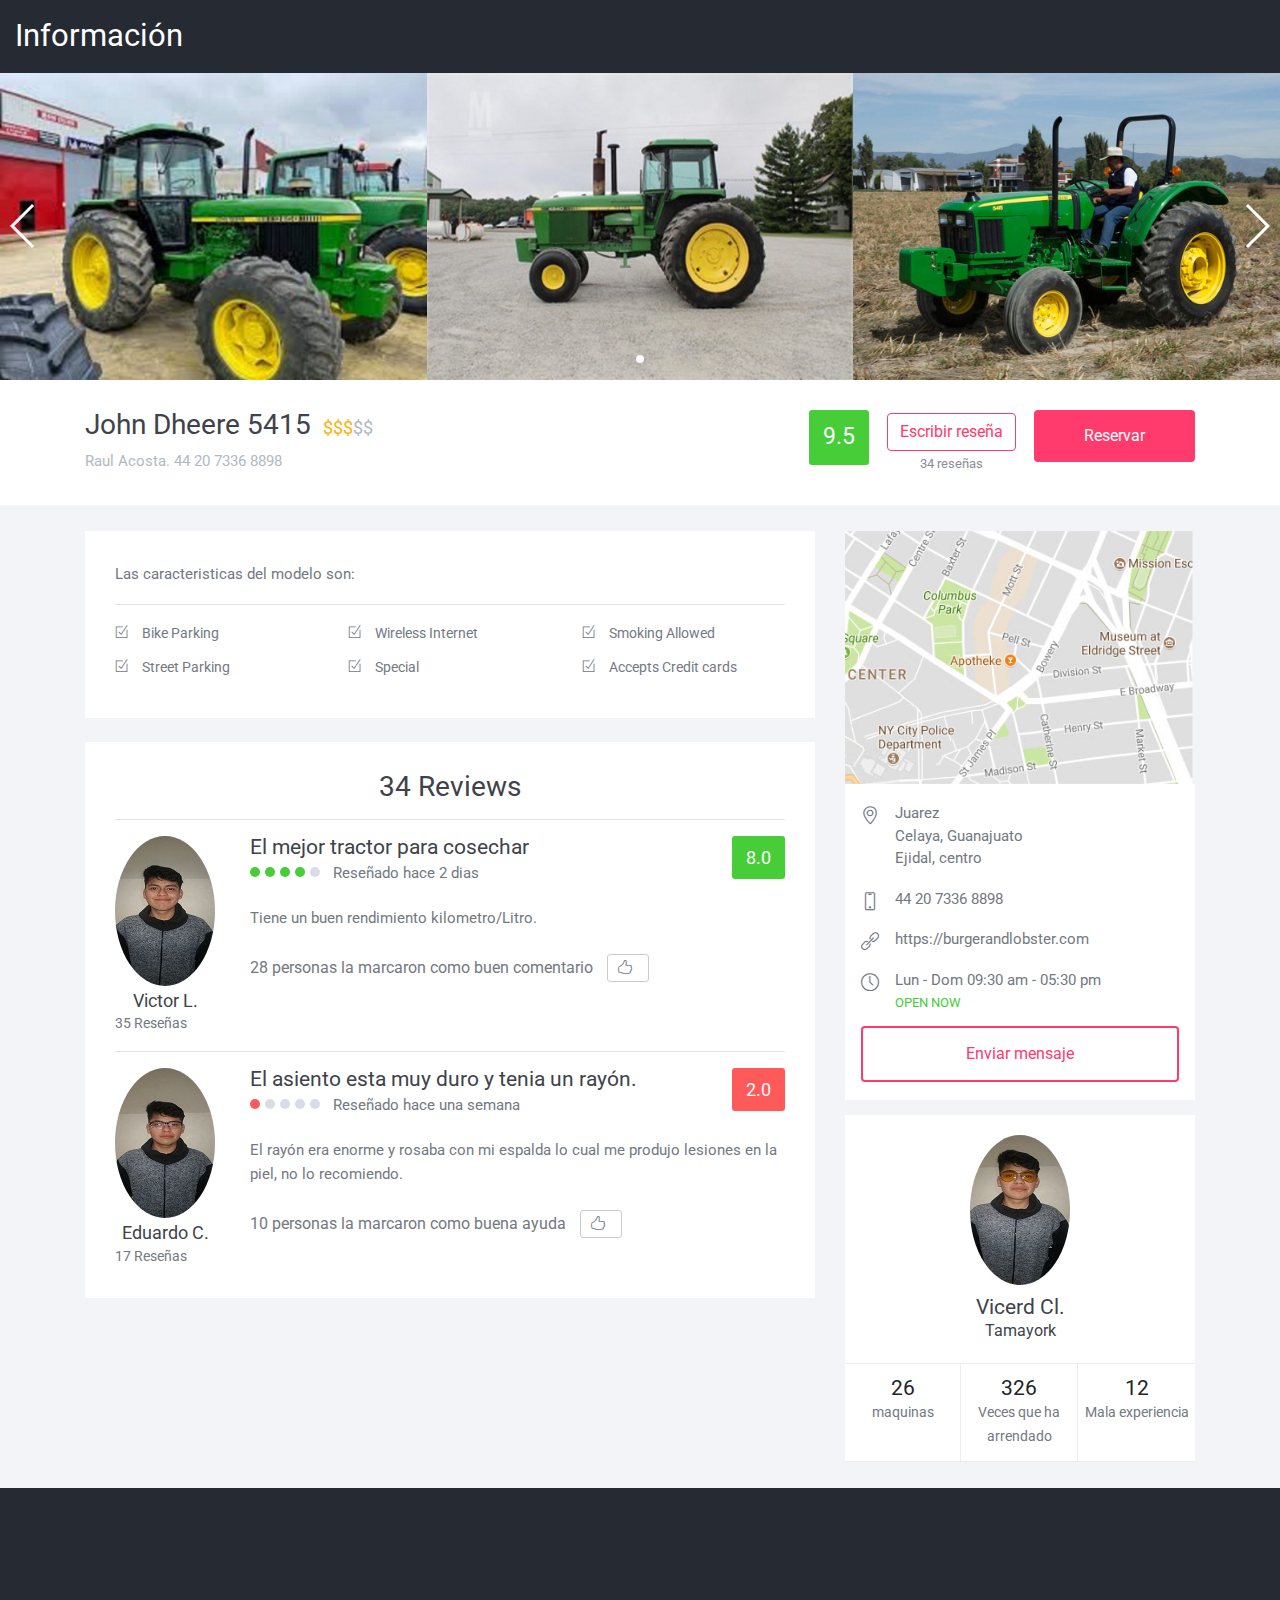
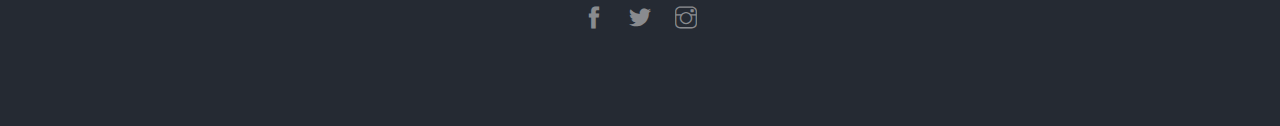
==== commit b2242e0c: "THIS IS NOW THE LAST ONE, I CAN't WRITE MORE CODE" ====
--- a/detail.html
+++ b/detail.html
@@ -38,54 +38,10 @@
             <div class="row">
                 <div class="col-md-12">
                     <nav class="navbar navbar-expand-lg navbar-light">
-                        <a class="navbar-brand" href="index.html">Listing</a>
+                        <a class="navbar-brand" href="index.html">Información</a>
                         <button class="navbar-toggler" type="button" data-toggle="collapse" data-target="#navbarNavDropdown" aria-controls="navbarNavDropdown" aria-expanded="false" aria-label="Toggle navigation">
               <span class="icon-menu"></span>
             </button>
-                        <div class="collapse navbar-collapse justify-content-end" id="navbarNavDropdown">
-                            <ul class="navbar-nav">
-                                <li class="nav-item dropdown">
-                                    <a class="nav-link" href="#" id="navbarDropdownMenuLink" data-toggle="dropdown" aria-haspopup="true" aria-expanded="false">
-                   Explore
-                   <span class="icon-arrow-down"></span>
-                 </a>
-                                    <div class="dropdown-menu" aria-labelledby="navbarDropdownMenuLink">
-                                        <a class="dropdown-item" href="#">Action</a>
-                                        <a class="dropdown-item" href="#">Another action</a>
-                                        <a class="dropdown-item" href="#">Something else here</a>
-                                    </div>
-                                </li>
-                                <li class="nav-item dropdown">
-                                    <a class="nav-link" href="#" id="navbarDropdownMenuLink1" data-toggle="dropdown" aria-haspopup="true" aria-expanded="false">
-                  Listing
-                  <span class="icon-arrow-down"></span>
-                </a>
-                                    <div class="dropdown-menu" aria-labelledby="navbarDropdownMenuLink">
-                                        <a class="dropdown-item" href="#">Action</a>
-                                        <a class="dropdown-item" href="#">Another action</a>
-                                        <a class="dropdown-item" href="#">Something else here</a>
-                                    </div>
-                                </li>
-                                <li class="nav-item dropdown">
-                                    <a class="nav-link" href="#" id="navbarDropdownMenuLink2" data-toggle="dropdown" aria-haspopup="true" aria-expanded="false">
-                  Pages
-                  <span class="icon-arrow-down"></span>
-                </a>
-                                    <div class="dropdown-menu" aria-labelledby="navbarDropdownMenuLink">
-                                        <a class="dropdown-item" href="#">Action</a>
-                                        <a class="dropdown-item" href="#">Another action</a>
-                                        <a class="dropdown-item" href="#">Something else here</a>
-                                    </div>
-                                </li>
-                                <li class="nav-item active">
-                                    <a class="nav-link" href="#">About</a>
-                                </li>
-                                <li class="nav-item">
-                                    <a class="nav-link" href="#">Blog</a>
-                                </li>
-                                <li><a href="#" class="btn btn-outline-light top-btn"><span class="ti-plus"></span> Add Listing</a></li>
-                            </ul>
-                        </div>
                     </nav>
                 </div>
             </div>
@@ -100,32 +56,17 @@
 
                 <div class="swiper-slide">
                     <a href="images/reserve-slide2.jpg" class="grid image-link">
-                        <img src="images/reserve-slide2.jpg" class="img-fluid" alt="#">
+                        <img src="images/john deere 5415.jfif" class="img-fluid" alt="#">
                     </a>
                 </div>
                 <div class="swiper-slide">
                     <a href="images/reserve-slide1.jpg" class="grid image-link">
-                        <img src="images/reserve-slide1.jpg" class="img-fluid" alt="#">
+                        <img src="images/john deere 5415 (2).jfif" class="img-fluid" alt="#">
                     </a>
                 </div>
                 <div class="swiper-slide">
                     <a href="images/reserve-slide3.jpg" class="grid image-link">
-                        <img src="images/reserve-slide3.jpg" class="img-fluid" alt="#">
-                    </a>
-                </div>
-                <div class="swiper-slide">
-                    <a href="images/reserve-slide1.jpg" class="grid image-link">
-                        <img src="images/reserve-slide1.jpg" class="img-fluid" alt="#">
-                    </a>
-                </div>
-                <div class="swiper-slide">
-                    <a href="images/reserve-slide2.jpg" class="grid image-link">
-                        <img src="images/reserve-slide2.jpg" class="img-fluid" alt="#">
-                    </a>
-                </div>
-                <div class="swiper-slide">
-                    <a href="images/reserve-slide3.jpg" class="grid image-link">
-                        <img src="images/reserve-slide3.jpg" class="img-fluid" alt="#">
+                        <img src="images/john deere 5415 (3).jpg" class="img-fluid" alt="#">
                     </a>
                 </div>
             </div>
@@ -142,9 +83,9 @@
         <div class="container">
             <div class="row">
                 <div class="col-md-6">
-                    <h5>Tasty Hand-Pulled Noodles</h5>
-                    <p><span>$$$</span>$$</p>
-                    <p class="reserve-description">Innovative cooking, paired with fine wines in a modern setting.</p>
+                    <h5>John Dheere 5415</h5>
+                    <p><span>$$$</span>$$</p> <br>
+                    <p class="reserve-description">Raul Acosta. 44 20 7336 8898</p>
                 </div>
                 <div class="col-md-6">
                     <div class="reserve-seat-block">
@@ -152,12 +93,12 @@
                             <span>9.5</span>
                         </div>
                         <div class="review-btn">
-                            <a href="#" class="btn btn-outline-danger">WRITE A REVIEW</a>
-                            <span>34 reviews</span>
+                            <a href="#" class="btn btn-outline-danger">Escribir reseña</a>
+                            <span>34 reseñas</span>
                         </div>
                         <div class="reserve-btn">
                             <div class="featured-btn-wrap">
-                                <a href="#" class="btn btn-danger">RESERVE A SEAT</a>
+                                <a href="#" class="btn btn-danger">Reservar</a>
                             </div>
                         </div>
                     </div>
@@ -173,11 +114,7 @@
                 <div class="col-md-8 responsive-wrap">
                     <div class="booking-checkbox_wrap">
                         <div class="booking-checkbox">
-                            <p>Tasty Hand-Pulled Noodles is a 1950s style diner located in Madison, Wisconsin. Opened in 1946 by Mickey Weidman, and located just across the street from Camp Randall Stadium, it has become a popular game day tradition amongst
-                                many Badger fans. The diner is well known for its breakfast selections, especially the Scrambler, which is a large mound of potatoes, eggs, cheese, gravy, and a patrons’ choice of other toppings.</p>
-                            <p>Mickies has also been featured on “Todd’s Taste of the Town” during one of ESPN’s college football broadcasts. We are one of the best Chinese restaurants in the New York, New York area. We have been recognized for our outstanding
-                                Chinese & Asian cuisine, excellent Chinese menu, and great restaurant specials. We are one of the best Chinese restaurants in the New York, New York area. We have been recognized for our outstanding Chinese & Asian cuisine,
-                                excellent Chinese menu, and great restaurant specials.</p>
+                            <p>Las caracteristicas del modelo son:</p>
                             <hr>
                         </div>
                         <div class="row">
@@ -221,64 +158,53 @@
                         <hr>
                         <div class="customer-review_wrap">
                             <div class="customer-img">
-                                <img src="images/customer-img1.jpg" class="img-fluid" alt="#">
-                                <p>Amanda G</p>
-                                <span>35 Reviews</span>
+                                <img src="images/1.jpeg" class="img-fluid" alt="#">
+                                <p>Victor L.</p>
+                                <span>35 Reseñas</span>
                             </div>
                             <div class="customer-content-wrap">
                                 <div class="customer-content">
                                     <div class="customer-review">
-                                        <h6>Best noodles in the Newyork city</h6>
+                                        <h6>El mejor tractor para cosechar</h6>
                                         <span></span>
                                         <span></span>
                                         <span></span>
                                         <span></span>
                                         <span class="round-icon-blank"></span>
-                                        <p>Reviewed 2 days ago</p>
+                                        <p>Reseñado hace 2 dias</p>
                                     </div>
                                     <div class="customer-rating">8.0</div>
                                 </div>
-                                <p class="customer-text">I love the noodles here but it is so rare that I get to come here. Tasty Hand-Pulled Noodles is the best type of whole in the wall restaurant. The staff are really nice, and you should be seated quickly. I usually get the
-                                    hand pulled noodles in a soup. House Special #1 is amazing and the lamb noodles are also great. If you want your noodles a little chewier, get the knife cut noodles, which are also amazing. Their dumplings are great
-                                    dipped in their chili sauce.
+                                <p class="customer-text">
+                                  Tiene un buen rendimiento kilometro/Litro.
                                 </p>
-                                <p class="customer-text">I love how you can see into the kitchen and watch them make the noodles and you can definitely tell that this is a family run establishment. The prices are are great with one dish maybe being $9. You just have to remember
-                                    to bring cash.
-                                </p>
-                                <ul>
-                                    <li><img src="images/review-img1.jpg" class="img-fluid" alt="#"></li>
-                                    <li><img src="images/review-img2.jpg" class="img-fluid" alt="#"></li>
-                                    <li><img src="images/review-img3.jpg" class="img-fluid" alt="#"></li>
-                                </ul>
-                                <span>28 people marked this review as helpful</span>
-                                <a href="#"><span class="icon-like"></span>Helpful</a>
+                                <span>28 personas la marcaron como buen comentario</span>
+                                <a href="#"><span class="icon-like"></span></a>
                             </div>
                         </div>
                         <hr>
                         <div class="customer-review_wrap">
                             <div class="customer-img">
-                                <img src="images/customer-img2.jpg" class="img-fluid" alt="#">
-                                <p>Kevin W</p>
-                                <span>17 Reviews</span>
+                                <img src="images/2.jpeg" class="img-fluid" alt="#">
+                                <p>Eduardo C.</p>
+                                <span>17 Reseñas</span>
                             </div>
                             <div class="customer-content-wrap">
                                 <div class="customer-content">
                                     <div class="customer-review">
-                                        <h6>A hole-in-the-wall old school shop.</h6>
+                                        <h6>El asiento esta muy duro y tenia un rayón.</h6>
                                         <span class="customer-rating-red"></span>
                                         <span class="round-icon-blank"></span>
                                         <span class="round-icon-blank"></span>
                                         <span class="round-icon-blank"></span>
                                         <span class="round-icon-blank"></span>
-                                        <p>Reviewed 3 months ago</p>
+                                        <p>Reseñado hace una semana</p>
                                     </div>
                                     <div class="customer-rating customer-rating-red">2.0</div>
                                 </div>
-                                <p class="customer-text">The dumplings were so greasy...the pan-fried shrimp noodles were the same. So much oil and grease it was difficult to eat. The shrimp noodles only come with 3 shrimp (luckily the dish itself is cheap) </p>
-                                <p class="customer-text">The beef noodle soup was okay. I added black vinegar into the broth to give it some extra flavor. The soup has bok choy which I liked - it's a nice textural element. The shop itself is really unclean (which is the case
-                                    in many restaurants in Chinatown) They don't wipe down the tables after customers have eaten. If you peak into the kitchen many of their supplies are on the ground which is unsettling... </p>
-                                <span>10 people marked this review as helpful</span>
-                                <a href="#"><span class="icon-like"></span>Helpful</a>
+                                <p class="customer-text">El rayón era enorme y rosaba con mi espalda lo cual me produjo lesiones en la piel, no lo recomiendo.</p>
+                                <span>10 personas la marcaron como buena ayuda</span>
+                                <a href="#"><span class="icon-like"></span></a>
                             </div>
                         </div>
                     </div>
@@ -288,11 +214,11 @@
                         <img src="images/map.jpg" class="img-fluid" alt="#">
                         <div class="address">
                             <span class="icon-location-pin"></span>
-                            <p> Doyers St<br> New York, NY 10013<br> b/t Division St & St James Pl <br> Chinatown, Civic Center</p>
+                            <p> Juarez<br> Celaya, Guanajuato<br> Ejidal, centro</p>
                         </div>
                         <div class="address">
                             <span class="icon-screen-smartphone"></span>
-                            <p> +44 20 7336 8898</p>
+                            <p> 44 20 7336 8898</p>
                         </div>
                         <div class="address">
                             <span class="icon-link"></span>
@@ -300,32 +226,31 @@
                         </div>
                         <div class="address">
                             <span class="icon-clock"></span>
-                            <p>Mon - Sun 09:30 am - 05:30 pm <br>
+                            <p>Lun - Dom 09:30 am - 05:30 pm <br>
                                 <span class="open-now">OPEN NOW</span></p>
                         </div>
-                        <a href="#" class="btn btn-outline-danger btn-contact">SEND A MESSAGE</a>
+                        <a href="#" class="btn btn-outline-danger btn-contact">Enviar mensaje</a>
                     </div>
                     <div class="follow">
                         <div class="follow-img">
-                            <img src="images/follow-img.jpg" class="img-fluid" alt="#">
-                            <h6>Christine Evans</h6>
-                            <span>New York</span>
+                            <img src="images/3.jpeg" class="img-fluid" alt="#">
+                            <h6>Vicerd Cl.</h6>
+                            <span>Tamayork</span>
                         </div>
                         <ul class="social-counts">
                             <li>
                                 <h6>26</h6>
-                                <span>Listings</span>
+                                <span>maquinas</span>
                             </li>
                             <li>
                                 <h6>326</h6>
-                                <span>Followers</span>
+                                <span>Veces que ha arrendado</span>
                             </li>
                             <li>
                                 <h6>12</h6>
-                                <span>Followers</span>
+                                <span>Mala experiencia</span>
                             </li>
                         </ul>
-                        <a href="#">FOLLOW</a>
                     </div>
                 </div>
             </div>
@@ -338,9 +263,6 @@
             <div class="row">
                 <div class="col-md-12">
                     <div class="copyright">
-                        <!-- Link back to Colorlib can't be removed. Template is licensed under CC BY 3.0. -->
-                        <p>Copyright &copy; 2018 Listing. All rights reserved | This template is made with <i class="ti-heart" aria-hidden="true"></i> by <a href="https://colorlib.com" target="_blank">Colorlib</a></p>
-                        <!-- Link back to Colorlib can't be removed. Template is licensed under CC BY 3.0. -->
                         <ul>
                             <li><a href="#"><span class="ti-facebook"></span></a></li>
                             <li><a href="#"><span class="ti-twitter-alt"></span></a></li>
--- a/css/style.css
+++ b/css/style.css
@@ -184,8 +184,8 @@
   text-align: center; }
 
 .slider-content_wrap h5 {
-  color: #909090;
-  font-weight: 400;
+  color: #dbdbdb;
+  font-weight: bold;
   margin: 24px 0; }
 
 @media (max-width: 480px) {
@@ -615,7 +615,7 @@
     -ms-flex: 100%;
     flex: 100%; } }
 
-/* 
+/*
    BOOKING PAGE
    */
 /* ==============================================================
@@ -959,4 +959,9 @@
   height: 100%;
   width: 100%; }
 
-/*# sourceMappingURL=style.css.map */+/*# sourceMappingURL=style.css.map */
+
+.filtros
+{
+  background-color: #fff;
+}
